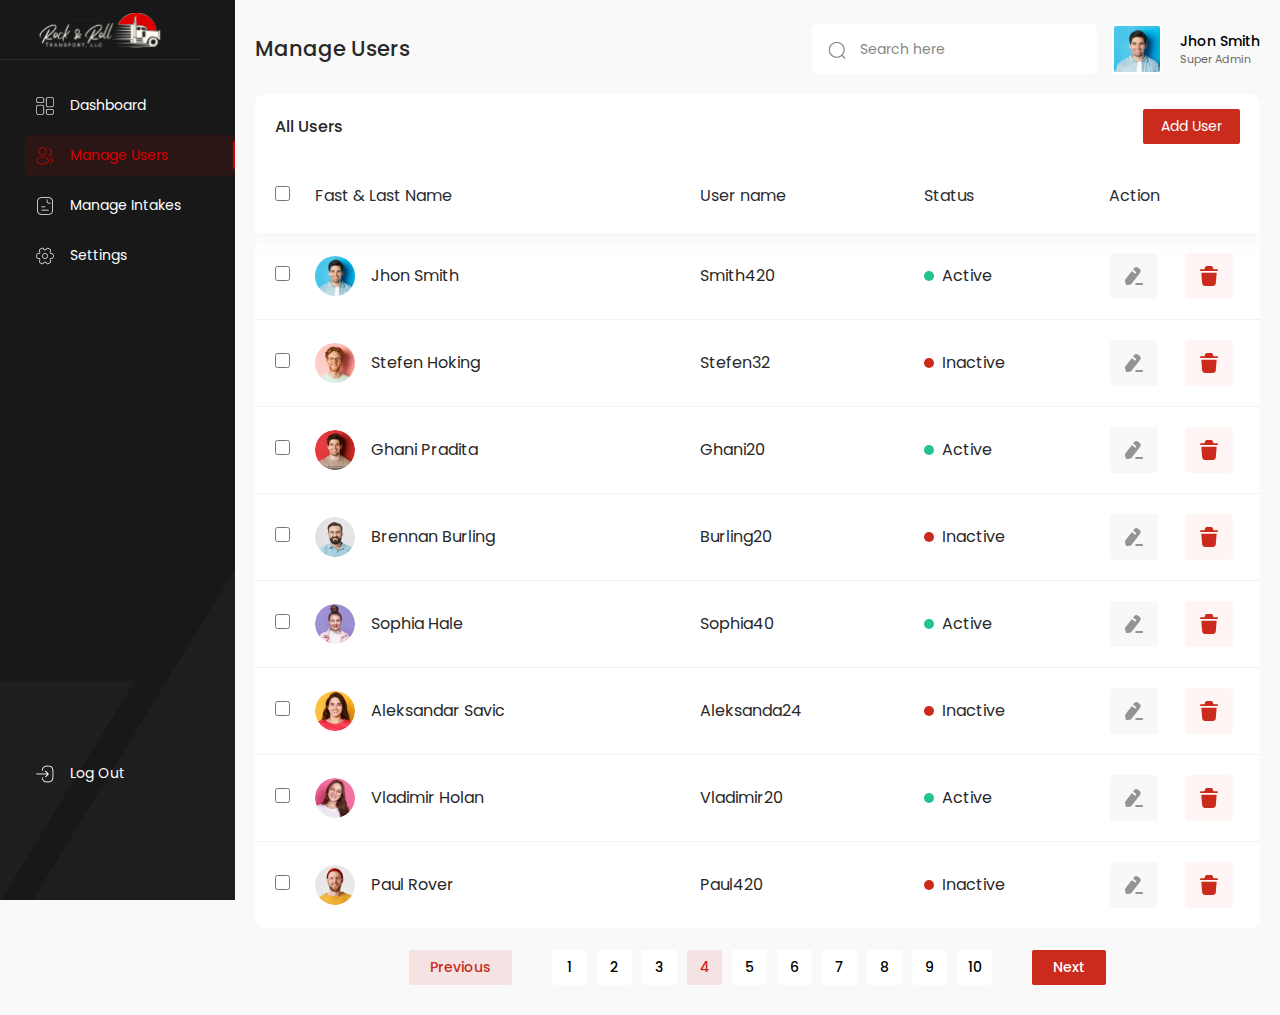
==== index.html @ bd4375c3 "all most done" ====
<!DOCTYPE html>
<html lang="en">

<head>
    <meta charset="UTF-8">
    <meta http-equiv="X-UA-Compatible" content="IE=edge">
    <meta name="viewport" content="width=device-width, initial-scale=1.0">
    <title>Rock & Rolls Transport Application</title>
    <link rel="shortcut icon" href="" type="image/x-icon">
    <!-- Google Fonts 'Poppins' -->
    <link href="https://fonts.googleapis.com/css2?family=Poppins:wght@400;500;700&display=swap" rel="stylesheet">
    <!-- Bootstrap v5.1.3 CSS -->
    <link rel="stylesheet" href="css/bootstrap.min.css">
    <!-- Owl Carousel v2.3.4 CSS -->
    <link rel="stylesheet" href="css/owl.carousel.min.css">
    <!-- Theme CSS -->
    <link rel="stylesheet" href="css/style.css">
</head>

<body>

    <section class="page-wrapper">

        <!-- page left side bar start from here -->
        <div class="side-bar">
            <div class="side-bar-content">
                <div class="site-logo">
                    <a href="index.html">
                        <img src="images/logo.svg" alt="Rock & Rolls Transport Application Logo"></a></div>

                <!-- left sidebar menu -->
                <div class="side-bar-menu">
                    <ul>

                        <!-- Dashboard Link -->
                        <li><a href="#"><span class="menu-icon"><img src="images/icon/dashboard.png"
                                        alt="Dashboard icon"></span>
                                <span class="menu-text">Dashboard</span></a></li>

                        <!-- Manage Users Link -->
                        <li><a href="index.html" class="active"><span class="menu-icon"><img src="images/icon/manage-users.png"
                                        alt="Manage Users icon"></span>
                                <span class="menu-text">Manage Users</span>
                                <span class="menu-arrow"></span></a></li>

                        <!-- Manage Intakes Link -->
                        <li><a href="manage-intakes.html"><span class="menu-icon"><img src="images/icon/manage-intakes.png"
                                        alt="Manage Intakes icon"></span>
                                <span class="menu-text">Manage Intakes</span>
                                <span class="menu-arrow"></span></a></li>

                        <!-- Settings Link -->
                        <li><a href="#"><span class="menu-icon"><img src="images/icon/setting.png" alt="Settings icon"></span>
                                <span class="menu-text">Settings</span></a></li>
                    </ul>
                </div>

                <!-- Log Out menu -->
                <div class="side-bar-menu side-bar-log">
                    <ul>
                        <li><a href="login.html"><span class="menu-icon"><img src="images/icon/logout.png" alt="Log Out icon"></span>
                                <span class="menu-text">Log Out</span></a></li>
                    </ul>
                </div>
            </div>
        </div>
        <!-- page left side bar end here -->

        <main class="page-area">
            <div class="container-fluid p-0">

                <!-- page header start from here -->
                <header>
                    <div class="row align-items-center">
                        <div class="col-md-6">
                            <h2 class="page-title m-0">Manage Users</h2>
                        </div>
                        <div class="col-md-6">
                            <div class="d-flex align-items-center justify-content-end">

                                <!-- search box -->
                                <div class="search-box">
                                    <form action="#">
                                        <label for="search"><img src="images/search-icon.svg" alt="search-icon"></label>
                                        <input id="search" name="search" type="text" placeholder="Search here">
                                    </form>
                                </div>

                                <!-- User (admin) profile summery  -->
                                <div class="user-summery">
                                    <div class="user-img"><img src="images/super-admin.png" alt=""></div>
                                    <div class="user-id">
                                        <h3>Jhon Smith</h3>
                                        <p>Super Admin</p>
                                    </div>
                                </div>
                            </div>
                        </div>
                    </div>
                </header>
                <!-- page header end here -->

                <!-- user data table sec  start from here -->
                <div class="ud-table-area">
                    <div class="ud-table-title">
                        <div class="row align-items-center">
                            <div class="col-md-6">
                                <h3 class="table-title">All Users</h3>
                            </div>
                            <div class="col-md-6 text-end">
                                <button class="btn-theme" type="button" data-bs-toggle="modal"
                                    data-bs-target="#modalAddUser">Add User</button>
                            </div>
                        </div>
                    </div>

                    <!-- Manage users table start from here -->
                    <div class="ud-table">
                        <table>
                            <thead>
                                <tr>
                                    <th><input type="checkbox" id="allCheck"></th>
                                    <th><label for="allCheck">Fast & Last Name</label></th>
                                    <th>User name</th>
                                    <th>Status</th>
                                    <th>Action</th>
                                </tr>
                            </thead>

                            <tbody>
                                <tr>
                                    <td><input type="checkbox" id="" name="row-check"></td>
                                    <td>
                                        <div class="user-short-info">
                                            <div class="td-user-img"><img src="images/super-admin.png" alt="Jhon Smith"></div>
                                            <div class="td-user-name">Jhon Smith</div>
                                        </div>
                                    </td>
                                    <td>Smith420</td>
                                    <td class="td-status"><span class="status-active"></span>Active</td>
                                    <td>
                                        <ul class="td-action-group">
                                            <li><button class="icon-edit" data-bs-toggle="modal" data-bs-target="#modalEditUser"><img src="images/icon/Edit.svg" alt="Edit icon"></button></li>
                                            <li><button class="icon-delete" data-bs-toggle="modal" data-bs-target="#modalDeleteConfirmation"><img src="images/icon/Delete.svg" alt="Delete icon"></button></li>
                                        </ul>
                                    </td>
                                </tr>
                                <tr>
                                    <td><input type="checkbox" id="" name="row-check"></td>
                                    <td>
                                        <div class="user-short-info">
                                            <div class="td-user-img"><img src="images/Stefen-Hoking.png" alt="Jhon Smith"></div>
                                            <div class="td-user-name">Stefen Hoking</div>
                                        </div>
                                    </td>
                                    <td>Stefen32</td>
                                    <td class="td-status"><span class="status-inactive"></span>Inactive</td>
                                    <td>
                                        <ul class="td-action-group">
                                            <li><button class="icon-edit" data-bs-toggle="modal" data-bs-target="#modalEditUser"><img src="images/icon/Edit.svg" alt="Edit icon"></button></li>
                                            <li><button class="icon-delete" data-bs-toggle="modal" data-bs-target="#modalDeleteConfirmation"><img src="images/icon/Delete.svg" alt="Delete icon"></button></li>
                                        </ul>
                                    </td>
                                </tr>
                                <tr>
                                    <td><input type="checkbox" id="" name="row-check"></td>
                                    <td>
                                        <div class="user-short-info">
                                            <div class="td-user-img"><img src="images/Ghani-Pradita.png" alt="Ghani Pradita"></div>
                                            <div class="td-user-name">Ghani Pradita</div>
                                        </div>
                                    </td>
                                    <td>Ghani20</td>
                                    <td class="td-status"><span class="status-active"></span>Active</td>
                                    <td>
                                        <ul class="td-action-group">
                                            <li><button class="icon-edit" data-bs-toggle="modal" data-bs-target="#modalEditUser"><img src="images/icon/Edit.svg" alt="Edit icon"></button></li>
                                            <li><button class="icon-delete" data-bs-toggle="modal" data-bs-target="#modalDeleteConfirmation"><img src="images/icon/Delete.svg" alt="Delete icon"></button></li>
                                        </ul>
                                    </td>
                                </tr>
                                <tr>
                                    <td><input type="checkbox" id="" name="row-check"></td>
                                    <td>
                                        <div class="user-short-info">
                                            <div class="td-user-img"><img src="images/Brennan-Burling.png" alt="Brennan Burling"></div>
                                            <div class="td-user-name">Brennan Burling</div>
                                        </div>
                                    </td>
                                    <td>Burling20</td>
                                    <td class="td-status"><span class="status-inactive"></span>Inactive</td>
                                    <td>
                                        <ul class="td-action-group">
                                            <li><button class="icon-edit" data-bs-toggle="modal" data-bs-target="#modalEditUser"><img src="images/icon/Edit.svg" alt="Edit icon"></button></li>
                                            <li><button class="icon-delete" data-bs-toggle="modal" data-bs-target="#modalDeleteConfirmation"><img src="images/icon/Delete.svg" alt="Delete icon"></button></li>
                                        </ul>
                                    </td>
                                </tr>
                                <tr>
                                    <td><input type="checkbox" id="" name="row-check"></td>
                                    <td>
                                        <div class="user-short-info">
                                            <div class="td-user-img"><img src="images/Sophia-Hale.png" alt="Sophia Hale"></div>
                                            <div class="td-user-name">Sophia Hale</div>
                                        </div>
                                    </td>
                                    <td>Sophia40</td>
                                    <td class="td-status"><span class="status-active"></span>Active</td>
                                    <td>
                                        <ul class="td-action-group">
                                            <li><button class="icon-edit" data-bs-toggle="modal" data-bs-target="#modalEditUser"><img src="images/icon/Edit.svg" alt="Edit icon"></button></li>
                                            <li><button class="icon-delete" data-bs-toggle="modal" data-bs-target="#modalDeleteConfirmation"><img src="images/icon/Delete.svg" alt="Delete icon"></button></li>
                                        </ul>
                                    </td>
                                </tr>
                                <tr>
                                    <td><input type="checkbox" id="" name="row-check"></td>
                                    <td>
                                        <div class="user-short-info">
                                            <div class="td-user-img"><img src="images/Aleksandar-Savic.png" alt="Aleksandar Savic"></div>
                                            <div class="td-user-name">Aleksandar Savic</div>
                                        </div>
                                    </td>
                                    <td>Aleksanda24</td>
                                    <td class="td-status"><span class="status-inactive"></span>Inactive</td>
                                    <td>
                                        <ul class="td-action-group">
                                            <li><button class="icon-edit" data-bs-toggle="modal" data-bs-target="#modalEditUser"><img src="images/icon/Edit.svg" alt="Edit icon"></button></li>
                                            <li><button class="icon-delete" data-bs-toggle="modal" data-bs-target="#modalDeleteConfirmation"><img src="images/icon/Delete.svg" alt="Delete icon"></button></li>
                                        </ul>
                                    </td>
                                </tr>
                                <tr>
                                    <td><input type="checkbox" id="" name="row-check"></td>
                                    <td>
                                        <div class="user-short-info">
                                            <div class="td-user-img"><img src="images/Vladimir-Holan.png" alt="Vladimir Holan"></div>
                                            <div class="td-user-name">Vladimir Holan</div>
                                        </div>
                                    </td>
                                    <td>Vladimir20</td>
                                    <td class="td-status"><span class="status-active"></span>Active</td>
                                    <td>
                                        <ul class="td-action-group">
                                            <li><button class="icon-edit" data-bs-toggle="modal" data-bs-target="#modalEditUser"><img src="images/icon/Edit.svg" alt="Edit icon"></button></li>
                                            <li><button class="icon-delete" data-bs-toggle="modal" data-bs-target="#modalDeleteConfirmation"><img src="images/icon/Delete.svg" alt="Delete icon"></button></li>
                                        </ul>
                                    </td>
                                </tr>
                                <tr>
                                    <td><input type="checkbox" id="" name="row-check"></td>
                                    <td>
                                        <div class="user-short-info">
                                            <div class="td-user-img"><img src="images/Paul-Rover.png" alt="Paul Rover"></div>
                                            <div class="td-user-name">Paul Rover</div>
                                        </div>
                                    </td>
                                    <td>Paul420</td>
                                    <td class="td-status"><span class="status-inactive"></span>Inactive</td>
                                    <td>
                                        <ul class="td-action-group">
                                            <li><button class="icon-edit" data-bs-toggle="modal" data-bs-target="#modalEditUser"><img src="images/icon/Edit.svg" alt="Edit icon"></button></li>
                                            <li><button class="icon-delete" data-bs-toggle="modal" data-bs-target="#modalDeleteConfirmation"><img src="images/icon/Delete.svg" alt="Delete icon"></button></li>
                                        </ul>
                                    </td>
                                </tr>
                            </tbody>
                        </table>
                    </div>
                </div>

                <!-- data tabe pagination -->
                <div class="dt-pagination">
                    <ul>
                        <li><a href="#">Previous</a></li>
                        <li><a href="#">1</a></li>
                        <li><a href="#">2</a></li>
                        <li><a href="#">3</a></li>
                        <li><a href="#" class="active">4</a></li>
                        <li><a href="#">5</a></li>
                        <li><a href="#">6</a></li>
                        <li><a href="#">7</a></li>
                        <li><a href="#">8</a></li>
                        <li><a href="#">9</a></li>
                        <li><a href="#">10</a></li>
                        <li><a href="#" class="active">Next</a></li>
                    </ul>
                </div>
                <!-- data tabe pagination end -->

                <!-- user data table sec end -->

            </div>
        </main>
    </section>



    <!-- Add User Modal #modalAddUser -->
    <div class="modal fade" id="modalAddUser" tabindex="-1" aria-labelledby="modalAddUserLabel" aria-hidden="true">
        <div class="modal-dialog modal-dialog-centered modal-dialog-scrollable theme-modal-area">
            <div class="modal-content theme-modal">
                <div class="modal-body">
                    <h3 class="modal-title">Add User</h3>
                    <form action="#">
                        <div class="field-group">
                            <div class="input-field">
                                <label for="fName">First Name</label>
                                <input id="fName" type="text" placeholder="Enter first name">
                            </div>
                            <div class="input-field">
                                <label for="lName">Last Name</label>
                                <input id="lName" type="text" placeholder="Enter last name">
                            </div>
                        </div>
                        <div class="input-field">
                            <label for="uName">User Name</label>
                            <input id="uName" type="text" placeholder="Enter user name">
                        </div>
                        <div class="input-field">
                            <label for="email">Email</label>
                            <input id="email" type="text" placeholder="Enter email address">
                        </div>
                        <div class="field-group">
                            <div class="input-field input-field-radio">
                                <p>Super User</p>
                                <label for="superUserYes"><input id="superUserYes" type="radio"
                                        name="superUser"><span>Yes</span></label>
                                <label for="superUserNo"><input id="superUserNo" type="radio"
                                        name="superUser"><span>No</span></label>
                            </div>
                            <div class="input-field input-field-radio">
                                <p>Status</p>
                                <label for="statusActive"><input id="statusActive" type="radio"
                                        name="status"><span>Active</span></label>
                                <label for="statusInactive"><input id="statusInactive" type="radio"
                                        name="status"><span>Inactive</span></label>
                            </div>
                        </div>
                        <button type="submit" style="margin-top: 27px;">Save</button>
                        <button type="button" data-bs-dismiss="modal">Cancel</button>
                    </form>
                </div>
            </div>
        </div>
    </div>

    <!-- Edit User Modal #modalEditUser -->
    <div class="modal fade" id="modalEditUser" tabindex="-1" aria-labelledby="modalEditUserLabel" aria-hidden="true">
        <div class="modal-dialog modal-dialog-centered modal-dialog-scrollable theme-modal-area">
            <div class="modal-content theme-modal">
                <div class="modal-body">
                    <h3 class="modal-title">Edit User</h3>
                    <form action="#">
                        <div class="field-group">
                            <div class="input-field">
                                <label for="fName">First Name</label>
                                <input id="fName" type="text" placeholder="Enter first name" value="Jhon">
                            </div>
                            <div class="input-field">
                                <label for="lName">Last Name</label>
                                <input id="lName" type="text" placeholder="Enter last name" value="Smith">
                            </div>
                        </div>
                        <div class="input-field">
                            <label for="uName">User Name</label>
                            <input id="uName" type="text" placeholder="Enter user name" value="JhonSmith143">
                        </div>
                        <div class="input-field">
                            <label for="email">Email</label>
                            <input id="email" type="text" placeholder="Enter email address" value="Example@gmail.com">
                        </div>
                        <div class="field-group">
                            <div class="input-field input-field-radio">
                                <p>Super User</p>
                                <label for="superUserYes"><input id="superUserYes" type="radio" name="superUser"
                                        checked><span>Yes</span></label>
                                <label for="superUserNo"><input id="superUserNo" type="radio"
                                        name="superUser"><span>No</span></label>
                            </div>
                            <div class="input-field input-field-radio">
                                <p>Status</p>
                                <label for="statusActive"><input id="statusActive" type="radio" name="status"
                                        checked><span>Active</span></label>
                                <label for="statusInactive"><input id="statusInactive" type="radio"
                                        name="status"><span>Inactive</span></label>
                            </div>
                        </div>
                        <button type="submit" style="margin-top: 27px;">Save</button>
                        <button type="button" data-bs-dismiss="modal">Cancel</button>
                    </form>
                </div>
            </div>
        </div>
    </div>

    <!-- Delete Confirmation Modal #modalDeleteConfirmation -->
    <div class="modal fade" id="modalDeleteConfirmation" tabindex="-1" aria-labelledby="modalDeleteConfirmationLabel"
        aria-hidden="true">
        <div class="modal-dialog modal-dialog-centered modal-dialog-scrollable alert-modal-area">
            <div class="modal-content alert-modal">
                <div class="modal-body">
                    <img src="images/icon/delete-bonfirmation.svg" alt="">
                    <p>User <b>Jons Be</b> will be deleted permanently. This action cannot be undone. Are you sure?</p>
                </div>
                <div class="alert-modal-footer">
                    <ul>
                        <li><a href="#" type="button" data-bs-dismiss="modal">No</a></li>
                        <li><a class="active" href="#" data-bs-toggle="modal"
                                data-bs-target="#modalSuccessfullyDeleted">Yes</a></li>
                    </ul>
                </div>
            </div>
        </div>
    </div>


    <!-- Successfully Deleted Modal #modalSuccessfullyDeleted -->
    <div class="modal fade" id="modalSuccessfullyDeleted" tabindex="-1" aria-labelledby="modalSuccessfullyDeletedLabel"
        aria-hidden="true">
        <div class="modal-dialog modal-dialog-centered modal-dialog-scrollable alert-modal-area">
            <div class="modal-content alert-modal">
                <div class="modal-body">
                    <img style="margin-bottom: 17px;" src="images/icon/successfully-deleted.svg" alt="">
                    <p>Successfully Deleted</p>
                </div>
                <div class="alert-modal-footer">
                    <ul>
                        <li><a class="active" href="#" type="button" data-bs-dismiss="modal">Yes</a></li>
                    </ul>
                </div>
            </div>
        </div>
    </div>



    <!-- script -->
    <script src="js/jquery-3.6.0.min.js"></script>
    <script src="js/bootstrap.min.js"></script>
    <script src="js/owl.carousel.min.js"></script>
    <script src="js/app.js"></script>
</body>

</html>
---- css/style.css ----
* {
    padding: 0;
    margin: 0;
    outline: 0;
    font-family: 'Poppins', sans-serif;
    scrollbar-width: thin;
    scrollbar-color: #878787 #ffffff;
}

:root {
    --color-primary: #CA2B1D;
    --color-white: #FFFFFF;
    --color-black: #000000;
    --bg-color-light: #F9F9F9;
    --bg-color-inactive: #ca2b1d1a;
    --bg-color-dark: #181818;
    --bg-color-sidebar-active: #db00001a;
    --bg-btn-theme-inactive: #CA2B1D1A;
    --text-color: #282828;
    --color-white-active: #DC0000;
    --table-border-color: #0000000d;

    /* status color var */
    --status-color-new: #66E5E5;
    --status-color-unpaid: #CA2B1D;
    --status-color-pending: #3498DB;
    --status-color-no-title: #8E44AD;
    --status-color-repair: #F1C40F;
    --status-color-repair-quote: #F59C26;
    --status-color-transit: #5D5FEF;
    --status-color-unreachable: #2C3E50;
    --status-color-complete: #0BAC78;

    /* status bg color var */
    --status-bg-color-new: #66E5E51A;
    --status-bg-color-unpaid: #ca2b1d1f;
    --status-bg-color-pending: #3498db1f;
    --status-bg-color-no-title: #8e44ad33;
    --status-bg-color-repair: #f1c40f33;
    --status-bg-color-repair-quote: #F59C261A;
    --status-bg-color-transit: #5D5FEF1A;
    --status-bg-color-unreachable: #2C3E501A;
    --status-bg-color-complete: #0BAC781A;
}

::placeholder {
    color: #878787;
    opacity: 1;
}

:-ms-input-placeholder {
    color: #878787;
}

::-ms-input-placeholder {
    color: #878787;
}

/* ===== Scrollbar CSS ===== */
*::-webkit-scrollbar {
    width: 15px;
    background: #ffffff;
    margin-top: 10px;
    margin-bottom: 10px;
}

*::-webkit-scrollbar-track {
    border-radius: 10px;
}

*::-webkit-scrollbar-thumb {
    background: #87878780;
    border-radius: 10px;
    transition: linear;
    border: 4px solid #ffffff;
}

*::-webkit-scrollbar-thumb:hover {
    background: #878787;
}

html,
body {
    background-color: var(--bg-color-light);
}

a {
    text-decoration: none;
    transition: linear .2s;
}

button {
    -webkit-touch-callout: none;
    -webkit-user-select: none;
    -khtml-user-select: none;
    -moz-user-select: none;
    -ms-user-select: none;
    user-select: none;
}

.btn-theme {
    font-weight: 400;
    font-size: 14px;
    line-height: 21px;
    color: var(--color-white);
    background-color: var(--color-primary);
    border-radius: 0;
    border: none;
    padding: 7px 18px;
    border-radius: 2px;
    -webkit-touch-callout: none;
    -webkit-user-select: none;
    -khtml-user-select: none;
    -moz-user-select: none;
    -ms-user-select: none;
    user-select: none;
}

.modal-backdrop {
    background-color: #000000d4;
}

.modal-backdrop.show {
    opacity: 1;
}

/*  */
.page-wrapper {
    display: flex;
    flex-wrap: nowrap;
    width: 100%;
}

.side-bar {
    width: 235px;
    background-image: url(../images/side-bar-bg.svg);
    background-repeat: no-repeat;
    background-position: bottom center;
    background-size: contain;
    background-color: var(--bg-color-dark);
    position: fixed;
    left: 0;
    top: 0;
    bottom: 0;
}

.page-area {
    padding: 24px 20px 30px 255px;
    width: 100%;
}


/* left sidebar css */
.side-bar-content {
    position: relative;
    height: 100%;
    overflow-y: auto;
}

.site-logo {
    padding-left: 36px;
    padding-top: 13px;
    padding-bottom: 12px;
    position: relative;
    margin-bottom: 25px;
}

.site-logo::before {
    content: "";
    position: absolute;
    width: 200px;
    height: 1px;
    bottom: 0;
    left: 0;
    opacity: 0.1;
    background-color: #fff;

}

.site-logo a {
    display: block;
    width: 128px;
}

.site-logo a img {
    width: 100%;
}


.side-bar-menu.side-bar-log {
    position: absolute;
    left: 0px;
    right: 0;
    bottom: 97px;
}

.side-bar-menu ul {
    padding: 0;
    margin: 0;
    list-style: none;
    padding-left: 25px;
}

.side-bar-menu ul li {
    margin-bottom: 10px;
    height: 40px;
}

.side-bar-menu ul li a {
    display: block;
    font-size: 14px;
    line-height: 21px;
    color: var(--color-white);
    padding: 10px;
    padding-right: 0;
    border-radius: 3px 0 0 3px;
    position: relative;
}

.side-bar-menu ul li a.active,
.side-bar-menu ul li a:hover {
    color: var(--color-white-active);
    background-color: var(--bg-color-sidebar-active);
}

.side-bar-menu ul li a.active::before {
    content: "";
    position: absolute;
    width: 2px;
    height: 28px;
    background-color: var(--color-white-active);
    border-radius: 3px 0 0 3px;
    right: 0;
    top: 50%;
    transform: translate(0, -50%);
}

.side-bar-menu ul li a span.menu-icon {
    margin-right: 11px;
}

.side-bar-menu ul li a span.menu-icon img {
    filter: saturate(0) brightness(10000%);
    transition: linear .2s;
}

.side-bar-menu ul li a.active span.menu-icon img,
.side-bar-menu ul li a:hover span.menu-icon img {
    filter: none;
    transition: linear .2s;
}

.side-bar-menu ul li a span.menu-arrow {
    position: absolute;
    right: 30px;
    top: 50%;
    transform: translate(0, -50%);
}

.side-bar-menu ul li a span.menu-arrow img {
    stroke: var(--color-white);
}


/* page area css */
/* page header css */


.page-area header {
    margin-bottom: 20px;
}

.page-title {
    font-weight: 500;
    font-size: 21px;
    line-height: 36px;
    color: var(--text-color);
}

.search-box form {
    position: relative;
}

.search-box form label {
    position: absolute;
    width: 18px;
    left: 16px;
    top: 50%;
    transform: translate(0, -50%)
}

.search-box form label img {
    -webkit-touch-callout: none;
    -webkit-user-select: none;
    -khtml-user-select: none;
    -moz-user-select: none;
    -ms-user-select: none;
    user-select: none;
}

.search-box form input {
    width: 285px;
    height: 50px;
    border-radius: 6px;
    background-color: var(--color-white);
    color: var(--text-color);
    font-size: 14px;
    line-height: 16px;
    font-weight: 400;
    border: none;
    padding: 15px;
    padding-left: 48px;
}

.page-area header .user-summery {
    display: flex;
    flex-wrap: nowrap;
    align-items: center;
    padding-left: 15px;
}

.page-area header .user-summery .user-img img {
    border: 2px solid var(--color-white);
    border-radius: 4px;
    width: 50px;
}

.page-area header .user-summery .user-id {
    padding-left: 18px;
}

.page-area header .user-summery .user-id h3 {
    font-weight: 500;
    font-size: 14px;
    line-height: 16px;
    color: var(--color-black);
    margin-bottom: 5px;
}

.page-area header .user-summery .user-id p {
    font-weight: 400;
    font-size: 11px;
    line-height: 11px;
    color: #6C6865;
    margin: 0;
}

/* user data table sec css */
.ud-table-title {
    padding: 15px 20px;
}

.ud-table-area {
    background-color: var(--color-white);
    border-radius: 10px;
    margin-bottom: 22px;
}

h3.table-title {
    font-weight: 500;
    font-size: 16px;
    line-height: 22px;
    color: var(--text-color);
    margin-bottom: 0;
}

.ud-table table {
    width: 100%;
    border-radius: 10px;
    overflow: hidden;
}

.ud-table table thead {
    background: var(--color-white);
    box-shadow: 0px 10px 14px #afc1cb1f;
    position: relative;
    z-index: 1;
}

.ud-table table thead tr th {
    font-weight: 400;
    font-size: 16px;
    line-height: 24px;
    color: #292D32;
    padding: 25px 10px;
}

.ud-table table thead tr th input[type=checkbox] {
    width: 15px;
    height: 15px;
}

.ud-table table thead tr th:first-child {
    padding-left: 20px;
    width: 50px;
}

.ud-table table thead tr th:last-child {
    padding-right: 20px;
    width: 161px;
}

.ud-table table tbody tr {
    border-bottom: 1px solid #0000000d;
    background-color: var(--color-white);
    transition: linear .2s;
}

.ud-table table tbody tr:hover {
    background-color: #FBFBFB;
}

.ud-table table tbody tr:last-child {
    border: none;
}

.ud-table table tbody tr td {
    padding: 20px 10px;
    font-weight: 400;
    font-size: 16px;
    line-height: 24px;
    color: var(--text-color);
}

.ud-table table tbody tr td input[type=checkbox] {
    width: 15px;
    height: 15px;
}

.ud-table table tbody tr td:first-child {
    padding-left: 20px;
}

.ud-table table tbody tr td:last-child {
    padding-right: 27px;
}

.user-short-info {
    display: flex;
    flex-wrap: nowrap;
    align-items: center;
}

.user-short-info .td-user-img {
    width: 40px;
    margin-right: 16px;
}

.user-short-info .td-user-img img {
    width: 100%;
    border-radius: 30px;
}

.td-action-group {
    margin: 0;
    padding: 0;
    text-align: right;
    list-style: none;
}

.td-action-group li {
    display: inline-flex;
    margin-left: 23px;
}

.td-action-group li:first-child {
    margin-left: 0;
}

.td-action-group li button {
    border-radius: 4px;
    width: 48px;
    height: 46px;
    border: none;
}

.td-action-group li button.icon-edit {
    background: #bdbdbd1a;
    transition: linear .2s;
}

.td-action-group li button.icon-edit:hover {
    background: #949494;
    transition: linear .2s;
}

.td-action-group li button.icon-edit:hover * {
    filter: brightness(2);
    transition: linear .2s;
}

.td-action-group li button.icon-delete {
    background: #FFF5F4;
}

.td-action-group li button.icon-delete:hover {
    background-color: var(--color-primary);
}

.td-action-group li button.icon-delete:hover img {
    filter: brightness(20);
    transition: linear .2s
}

.td-action-group li button img {
    width: 24px;
}

.td-status span {
    border-radius: 6px;
    height: 10px;
    width: 10px;
    display: inline-block;
    margin-right: 8px;
}

.td-status span.status-active {
    background-color: #22C38F;
}

.td-status span.status-inactive {
    background-color: var(--color-primary);
}

/* data tabe pagination css */
.dt-pagination {
    margin: auto;
    text-align: center;
    width: 100%;
}

.dt-pagination ul {
    margin: 0;
    padding: 0;
    list-style: none;
    display: flex;
    flex-wrap: nowrap;
    justify-content: center;
}

.dt-pagination ul li {
    min-height: 35px;
    min-width: 35px;
    margin: 0 5px;
}

.dt-pagination ul li a {
    display: block;
    width: 100%;
    background: var(--color-white);
    border-radius: 2px;
    font-size: 14px;
    line-height: 35px;
    font-weight: 500;
    text-align: center;
    color: var(--color-black);
}

.dt-pagination ul li a:hover,
.dt-pagination ul li a.active {
    color: var(--color-primary);
    background-color: var(--bg-color-inactive);
}

.dt-pagination ul li:first-child a,
.dt-pagination ul li:last-child a {
    color: var(--color-primary);
    background-color: var(--bg-color-inactive);
    padding: 0 21px;
}

.dt-pagination ul li:first-child a:hover,
.dt-pagination ul li:last-child a:hover {
    color: var(--color-white);
    background-color: var(--color-primary);
}

.dt-pagination ul li:first-child a.active,
.dt-pagination ul li:last-child a.active {
    background-color: var(--color-primary);
    color: var(--color-white);
}

.dt-pagination ul li:first-child {
    margin-left: 0;
    margin-right: 35px;
}

.dt-pagination ul li:last-child {
    margin-left: 35px;
    margin-right: 0;
}

.td-status-intakes span {
    width: 90px;
    padding: 5px;
    box-sizing: border-box;
    border-radius: 2px;
    font-weight: 400;
    font-size: 14px;
    line-height: 21px;
    text-align: center;
    display: inline-block;
}

.td-status-intakes span.status-new {
    color: var(--status-color-new);
    background-color: var(--status-bg-color-new);
}

.td-status-intakes span.status-pending {
    color: var(--status-color-pending);
    background-color: var(--status-bg-color-pending);
}

.td-status-intakes span.status-repair {
    color: var(--status-color-repair);
    background-color: var(--status-bg-color-repair);
}

.td-status-intakes span.status-transit {
    color: var(--status-color-transit);
    background-color: var(--status-bg-color-transit);
}

.td-status-intakes span.status-complete {
    color: var(--status-color-complete);
    background-color: var(--status-bg-color-complete);
}

.td-status-intakes span.status-unpaid {
    color: var(--status-color-unpaid);
    background-color: var(--status-bg-color-unpaid);
}

.td-status-intakes span.status-no-title {
    color: var(--status-color-no-title);
    background-color: var(--status-bg-color-no-title);
}

.td-status-intakes span.status-repair-quote {
    color: var(--status-color-repair-quote);
    background-color: var(--status-bg-color-repair-quote);
    width: auto;
}

.td-status-intakes span.status-unreachable {
    color: var(--status-color-unreachable);
    background-color: var(--status-bg-color-unreachable);
    width: auto;
}



/* theme modal css */
.theme-modal-area {
    max-width: 450px;
}

.theme-modal {
    border: none;
    border-radius: 10px;
}

.theme-modal .modal-body {
    padding: 25px 20px 18px 20px;
}

.theme-modal .modal-body h3.modal-title {
    font-weight: 500;
    font-size: 18px;
    line-height: 27px;
    color: var(--color-black);
    margin-bottom: 26px;
}

.field-group {
    display: grid;
    column-gap: 2.5%;
    grid-template-columns: 48.57% 48.57%;
}

.input-field {
    margin-bottom: 20px;
}

.input-field label {
    font-weight: 400;
    font-size: 12px;
    line-height: 15px;
    margin-bottom: 8px;
    color: #000000b3;
}

.input-field input[type=text] {
    background: var(--color-white);
    border: 1px solid #00000026;
    box-sizing: border-box;
    border-radius: 5px;
    padding: 15px 18px;
    font-weight: 400;
    font-size: 14px;
    line-height: 21px;
    color: var(--color-black);
    width: 100%;
}

.input-field p {
    font-weight: 500;
    font-size: 14px;
    line-height: 21px;
    color: var(--color-black);
    margin-bottom: 12px;
}

.input-field-radio label {
    margin-right: 20px;
}

.input-field-radio label input[type=radio]::after {
    content: "";
    width: 19px;
    height: 19px;
    background: var(--color-white);
    border: 1px solid var(--color-primary);
    box-sizing: border-box;
    display: block;
    border-radius: 10px;
    position: relative;
    top: -2px;
    transition: linear .2s;
}

.input-field-radio label input[type=radio]:checked::after {
    content: "";
    width: 18px;
    height: 18px;
    background: var(--color-primary);
    border: 4px solid var(--color-white);
    box-shadow: 0 0 0 1px var(--color-primary);
    box-sizing: border-box;
    display: block;
    border-radius: 10px;
    position: relative;
    top: -2px;
    transition: linear .2s;
}

.input-field-radio label span {
    font-weight: 400;
    font-size: 14px;
    line-height: 15px;
    color: #000000b3;
    margin-left: 14px;
    position: relative;
    top: 0px;
}

.modal-body form button,
.modal-body form a {
    text-align: center;
    border: none;
    border-radius: 5px;
    font-weight: 500;
    font-size: 16px;
    line-height: 24px;
    color: var(--color-white);
    padding: 13px;
    background-color: var(--color-primary);
    display: block;
    width: 100%;
    margin-bottom: 15px;
}

.modal-body form button:last-child,
.modal-body form a:last-child {
    margin-bottom: 0;
    background-color: var(--bg-btn-theme-inactive);
    color: var(--color-primary);
}

.alert-modal-area {
    width: 331px;
}

.alert-modal-area .alert-modal {
    border-radius: 20px;
    border: none;
    text-align: center;
}

.alert-modal .modal-body {
    padding: 20px;
    padding-bottom: 26px;
}

.alert-modal .modal-body img {
    margin-bottom: 13px;
    width: 79px;
}

.alert-modal .modal-body p {
    font-weight: 400;
    font-size: 14px;
    line-height: 21px;
    text-align: center;
    color: #292d32b3;
    margin: 0;
}

.alert-modal-footer {
    border-top: 1px solid rgba(0, 0, 0, 0.03);
    padding: 26px 0;
}

.alert-modal-footer ul {
    margin: 0;
    padding: 0;
    list-style: none;
}

.alert-modal-footer ul li {
    display: inline-block;
    width: 68px;
    text-align: center;
    margin-right: 8px;
}

.alert-modal-footer ul li:last-child {
    margin-right: 0;
}

.alert-modal-footer ul li a,
.alert-modal-footer ul li button {
    border: 1px solid #00000033;
    box-sizing: border-box;
    border-radius: 6px;
    font-size: 16px;
    font-weight: 400;
    color: #CCCCCC;
    line-height: 22px;
    padding: 8px;
    display: block;
}

.alert-modal-footer ul li a.active,
.alert-modal-footer ul li button.active {
    border-color: var(--color-primary);
    background-color: var(--color-primary);
    color: var(--color-white);
}

/* Driver Details Modal CSS */
.driver-details-modal-area {
    max-width: 624px;
}

.driver-details-modal {
    border: none;
    border-radius: 10px;
}

.driver-details-modal .modal-header {
    padding: 17px 30px 13px;
    position: relative;
    border-bottom: 1px solid #0000001A;
    justify-content: flex-start;
}

.driver-details-modal h3.modal-title {
    font-weight: 500;
    font-size: 18px;
    line-height: 27px;
    color: var(--color-black);
}

.driver-details-modal .td-status-intakes {
    margin-left: 20px;
}

.driver-details-modal .modal-header button {
    position: absolute;
    right: 6px;
    height: 40px;
    width: 40px;
    top: 50%;
    transform: translate(0, -50%);
    border: none;
    border-radius: 25px;
    background-color: #ca2b1d1f;
}

.driver-details-modal .modal-header button svg {
    fill: var(--color-primary);
}

.driver-details-modal .modal-body {
    padding: 15px 30px 7px;
}

.driver-details-modal .modal-body h4.modal-sec-title {
    font-weight: 500;
    font-size: 14px;
    line-height: 21px;
    margin-bottom: 22px;
}

.driver-details-modal .modal-body .modal-sec {
    background: #F8F8F8;
    border-radius: 10px;
    margin-bottom: 26px;
    padding: 25px 20px;
    box-sizing: border-box;
}


.driver-details-modal .modal-body .modal-sec .modal-sec-grid {
    display: grid;
    grid-template-columns: 48% 48%;
    grid-column-gap: 4%;
    grid-row-gap: 15px;
}

.driver-details-modal .modal-body .modal-sec .modal-sec-grid .col-grid {
    background: var(--color-white);
    border-radius: 5px;
    transition: linear .2s;
}

.driver-details-modal .modal-body .modal-sec .modal-sec-grid .col-grid:hover {
    background-color: #FFFFFF80;
}

.driver-details-modal .modal-body .driver-profile {
    display: flex;
    align-items: center;
    padding: 19px 15px;
}

.driver-details-modal .modal-body .driver-profile .driver-profile-pic {
    margin-right: 16px;
}

.driver-details-modal .modal-body .driver-profile .driver-profile-pic img {
    width: 65px;
    border-radius: 50%;
}

.driver-details-modal .modal-body .driver-profile .driver-profile-summery h4 {
    font-weight: 600;
    font-size: 16px;
    line-height: 24px;
    margin-bottom: 12px;
    color: var(--color-black);
    opacity: .7;
}

.driver-details-modal .modal-body .driver-profile .driver-profile-summery p {
    margin: 0;
    font-weight: 400;
    font-size: 12px;
    line-height: 12px;
    color: var(--color-black);
    opacity: .7;
}

.driver-details-modal .modal-body .driver-contact {
    list-style: none;
    margin: 0;
    padding: 17px 19px;
    display: flex;
    flex-wrap: nowrap;
    flex-direction: column;
    height: 100%;
    justify-content: space-between;
}

.driver-details-modal .modal-body .driver-contact li a img {
    width: 20px;
    margin-right: 20px;
}

.driver-details-modal .modal-body .driver-contact li a span {
    font-weight: 400;
    font-size: 12px;
    line-height: 150%;
    color: #292D32;
    opacity: .7;
}

.driver-details-modal .modal-body .customer-card {
    display: flex;
    align-items: center;
    padding: 17px 18px;
    position: relative;
    overflow: hidden;
}

.driver-details-modal .modal-body .customer-card img {
    width: 20px;
    margin-right: 17px;
}

.driver-details-modal .modal-body .customer-card span {
    font-weight: 400;
    font-size: 12px;
    line-height: 150%;
    color: #292D32;
    opacity: .7;
}


.driver-details-modal .modal-body .modal-sec.modal-sec-notes .modal-sec-grid {
    display: block;
}

.driver-details-modal .modal-body .modal-sec.modal-sec-notes .modal-sec-grid .col-grid {
    border-radius: 8px;
}

.driver-details-modal .modal-body .modal-sec.modal-sec-notes .text {
    font-weight: 400;
    font-size: 14px;
    line-height: 26px;
    color: #292D32;
    opacity: 0.7;
    padding: 7px 15px 17px;
    margin: 0;
    width: 100%;
    border: none;
    border-radius: 8px;
}

.driver-details-modal .modal-body hr {
    width: 100%;
    margin: 0;
    margin-bottom: 18px;
    color: #E6E6E6;
    opacity: 1;
}

.driver-details-modal .modal-body .modal-sec.modal-sec-vehicle {
    padding: 18px 15px;
}

.driver-details-modal .modal-body .modal-sec.modal-sec-vehicle .modal-sec-grid {
    grid-template-columns: 49% 49%;
    grid-column-gap: 2%;
    grid-row-gap: 10px;
}

.driver-details-modal .modal-body .modal-sec.modal-sec-vehicle .modal-sec-grid .col-grid .customer-card img {
    width: 16px;
    margin-right: 14px;
}

.driver-details-modal .modal-body .modal-sec.modal-sec-vehicle span.vehicle-status {
    position: absolute;
    right: 0;
    top: 0;
    border-radius: 0px 5px;
    font-weight: 400;
    font-size: 10px;
    line-height: 15px;
    padding: 4px 14px;
    opacity: 1;
}

.driver-details-modal .modal-body .modal-sec.modal-sec-vehicle span.vehicle-status::before {
    content: "";
    height: 8px;
    width: 8px;
    border-radius: 5px;
    display: inline-block;
    margin-right: 4px;
}

.driver-details-modal .modal-body .modal-sec.modal-sec-vehicle span.status-unpaid {
    color: var(--status-color-unpaid);
    background-color: var(--status-bg-color-unpaid);
}

.driver-details-modal .modal-body .modal-sec.modal-sec-vehicle span.status-unpaid::before {
    background-color: var(--status-color-unpaid);
}

.driver-details-modal .modal-body .modal-sec.modal-sec-vehicle span.status-no-title {
    color: var(--status-color-no-title);
    background-color: var(--status-bg-color-no-title);
}

.driver-details-modal .modal-body .modal-sec.modal-sec-vehicle span.status-no-title::before {
    background-color: var(--status-color-no-title);
}

.driver-details-modal .modal-body .modal-sec.modal-sec-vehicle span.status-pending {
    color: var(--status-color-pending);
    background-color: var(--status-bg-color-pending);
}

.driver-details-modal .modal-body .modal-sec.modal-sec-vehicle span.status-pending::before {
    background-color: var(--status-color-pending);
}

.driver-details-modal .modal-body .modal-sec.modal-sec-vehicle span.status-repair {
    color: var(--status-color-repair);
    background-color: var(--status-bg-color-repair);
}

.driver-details-modal .modal-body .modal-sec.modal-sec-vehicle span.status-repair::before {
    background-color: var(--status-color-repair);
}

.driver-details-modal .status-list {
    list-style: none;
    padding: 0;
    margin: 0;
    display: grid;
    grid-template-columns: auto auto auto auto;
    grid-row-gap: 12px;
}

.driver-details-modal .status-list li label input[type=radio]::after {
    content: "";
    width: 16px;
    height: 16px;
    background: #F8F8F8;
    border: 1px solid #969696;
    box-sizing: border-box;
    display: block;
    border-radius: 10px;
    position: relative;
    top: -2px;
    transition: linear .2s;
}

.driver-details-modal .status-list li label input[type=radio]:checked::after {
    content: "";
    width: 15px;
    height: 15px;
    background: var(--color-primary);
    border: 4px solid var(--color-white);
    box-shadow: 0 0 0 1px var(--color-primary);
    box-sizing: border-box;
    display: block;
    border-radius: 10px;
    position: relative;
    top: -2px;
    transition: linear .2s;
}

.driver-details-modal .status-list li label .staus-complete[type=radio]:checked::after {
    background: var(--status-color-complete);
    box-shadow: 0 0 0 1px var(--status-color-complete);
}

.driver-details-modal .status-list li label .staus-unpaid[type=radio]:checked::after {
    background: var(--status-color-unpaid);
    box-shadow: 0 0 0 1px var(--status-color-unpaid);
}

.driver-details-modal .status-list li label .staus-no-title[type=radio]:checked::after {
    background: var(--status-color-no-title);
    box-shadow: 0 0 0 1px var(--status-color-no-title);
}

.driver-details-modal .status-list li label .staus-pending[type=radio]:checked::after {
    background: var(--status-color-pending);
    box-shadow: 0 0 0 1px var(--status-color-pending);
}

.driver-details-modal .status-list li label .staus-repair[type=radio]:checked::after {
    background: var(--status-color-repair);
    box-shadow: 0 0 0 1px var(--status-color-repair);
}

.driver-details-modal .status-list li label .staus-repair-quote[type=radio]:checked::after {
    background: var(--status-color-repair-quote);
    box-shadow: 0 0 0 1px var(--status-color-repair-quote);
}

.driver-details-modal .status-list li label .staus-transit[type=radio]:checked::after {
    background: var(--status-color-transit);
    box-shadow: 0 0 0 1px var(--status-color-transit);
}

.driver-details-modal .status-list li label .staus-unreachable[type=radio]:checked::after {
    background: var(--status-color-unreachable);
    box-shadow: 0 0 0 1px var(--status-color-unreachable);
}

.driver-details-modal .status-list li label span {
    font-weight: 400;
    font-size: 12px;
    line-height: 18px;
    color: #858585;
    margin-left: 9px;
    position: relative;
    top: -2px;
}

.driver-details-modal .status-list li label input[type=radio]:checked+span {
    color: var(--color-primary);
}

.driver-details-modal .status-list li label .staus-complete[type=radio]:checked+span {
    color: var(--status-color-complete);
}

.driver-details-modal .status-list li label .staus-unpaid[type=radio]:checked+span {
    color: var(--status-color-unpaid);
}

.driver-details-modal .status-list li label .staus-no-title[type=radio]:checked+span {
    color: var(--status-color-no-title);
}

.driver-details-modal .status-list li label .staus-pending[type=radio]:checked+span {
    color: var(--status-color-pending);
}

.driver-details-modal .status-list li label .staus-repair[type=radio]:checked+span {
    color: var(--status-color-repair);
}

.driver-details-modal .status-list li label .staus-repair-quote[type=radio]:checked+span {
    color: var(--status-color-repair-quote);
}

.driver-details-modal .status-list li label .staus-transit[type=radio]:checked+span {
    color: var(--status-color-transit);
}

.driver-details-modal .status-list li label .staus-unreachable[type=radio]:checked+span {
    color: var(--status-color-unreachable);
}

.driver-details-edit .modal-sec-grid {
    grid-template-columns: 49.1% 49.1% !important;
    grid-gap: 1.8% !important;
}

.driver-details-edit .col-grid {
    background: transparent !important;
}

.driver-details-edit .modal-input-field {
    margin-bottom: 10px;
    position: relative;
}

.driver-details-edit .modal-input-field:last-of-type {
    margin-bottom: 0;
}

.driver-details-edit .modal-input-field label {
    display: block;
    width: 100%;
}

.driver-details-edit .modal-input-field label img {
    width: 15px;
    position: absolute;
    top: 50%;
    left: 10px;
    transform: translate(0, -50%);
}

.driver-details-edit .modal-input-field label input {
    width: 100%;
    font-size: 12px;
    font-weight: 400;
    line-height: 15px;
    padding: 11px;
    padding-left: 36px;
    border: 1px solid #00000026;
    box-sizing: border-box;
    border-radius: 5px;
    color: #000000b3;
}

ul.edit-modal-btngroup {
    padding: 0;
    margin-bottom: 31px;
    list-style: none;
    display: grid;
    grid-template-columns: 48.35% 48.35%;
    grid-column-gap: 3.24%;
}

ul.edit-modal-btngroup li button.active,
ul.edit-modal-btngroup li a.active {
    color: var(--color-white);
    background-color: var(--color-primary);
}

/* Edit car details modal CSS */
.car-details-modal-area {
    width: 424px;
    min-height: auto;
    max-height: calc(100% - 130px);
    bottom: -60px;
}

.car-details-modal {
    border-radius: 26px;
    overflow: unset !important;
}

.car-details-modal .modal-header {
    padding: 0;
    height: 65px;
    box-sizing: border-box;
    position: relative;
    overflow: unset;
    border: none;
}

.car-details-modal .modal-header .modal-logo {
    width: 220px;
    position: absolute;
    left: 50%;
    transform: translate(-50%, 0);
    padding-bottom: 30px;
    background-color: var(--color-white);
    border-radius: 50%;
    padding-top: 20px;
    text-align: center;
    bottom: -84px;
    height: 220px;
}

.car-details-modal .modal-header .modal-logo::before {
    content: "";
    position: absolute;
    height: 100px;
    width: 50px;
    background-color: var(--color-white);
    border-radius: 26%;
    left: 0;
    transform: rotate(50deg);
}

.car-details-modal .modal-header .modal-logo::after {
    content: "";
    position: absolute;
    height: 100px;
    width: 50px;
    background-color: var(--color-white);
    border-radius: 26%;
    right: 0;
    transform: rotate(-50deg);
}

.car-details-modal .modal-header .modal-logo img {
    width: 104px;
}

.car-details-modal .modal-body {
    overflow: hidden;
    padding: 25px;
    padding-right: 10px;
}

.accordion.accordion-flush {
    overflow-x: hidden;
    max-height: 550px;
    padding-right: 15px;
}

.accordion.accordion-flush .accordion-item {
    background-color: transparent;
    border: none;
    margin-bottom: 19px;
}

.accordion.accordion-flush .accordion-item:last-of-type {
    margin-bottom: 0;
}

.accordion.accordion-flush .accordion-item .accordion-header .accordion-button {
    padding: 0;
    border: 0;
    background-color: transparent;
    outline: none;
    box-shadow: none;
}

.accordion.accordion-flush .accordion-item .accordion-header .accordion-button::after {
    display: none;
}

.accordion.accordion-flush .accordion-item .accordion-header .accordion-button .icon {
    height: 30px;
    width: 31px;
    border-radius: 20px;
    font-weight: 500;
    font-size: 10px;
    line-height: 13px;
    color: #CA2B1D;
    background-color: #CA2B1D1A;
    padding: 9px;
    box-sizing: border-box;
    margin-right: 12px;
    position: relative;
}

.accordion.accordion-flush .accordion-item .accordion-header .accordion-button .icon::before {
    content: "";
    background-image: url(../images/ba-line.svg);
    background-repeat: no-repeat;
    background-position: center center;
    background-size: contain;
    height: 26px;
    width: 1px;
    display: block;
    position: absolute;
    left: 50%;
    transform: translate(-50%, 0);
    top: 31px;
    opacity: .5;
}


.accordion.accordion-flush .accordion-item .accordion-header .accordion-button .icon::after {
    content: "";
    background-image: url(../images/ba-line.svg);
    background-repeat: no-repeat;
    background-position: center center;
    background-size: contain;
    height: 26px;
    width: 1px;
    display: block;
    position: absolute;
    left: 50%;
    transform: translate(-50%, 0);
    bottom: 31px;
    opacity: .5;
}

.accordion.accordion-flush .accordion-item:last-of-type .accordion-header .accordion-button .icon::before,
.accordion.accordion-flush .accordion-item:first-of-type .accordion-header .accordion-button .icon::after {
    display: none;
}

.accordion.accordion-flush .accordion-item .accordion-header .accordion-button.collapsed .title {
    width: 100%;
    height: 40px;
    background-color: #F8F8F8;
    border-radius: 5px;
    color: var(--color-black);
    font-weight: 500;
    font-size: 14px;
    line-height: 21px;
    padding: 10px 15px;
}


.accordion.accordion-flush .accordion-item .accordion-header .accordion-button .title {
    font-weight: 500;
    font-size: 16px;
    line-height: 150%;
    color: var(--color-black);
    transition: linear .2s;
    background-color: transparent;
}

.accordion.accordion-flush .accordion-body {
    padding: 20px 15px;
    background: #F8F8F8;
    border-radius: 13px;
    margin-top: 20px;
    position: relative;
    z-index: 10;
}

.accordion-grid {
    display: grid;
    grid-template-columns: 48.8% 48.8%;
    grid-row-gap: 11px;
    grid-column-gap: 2.4%;
}

.accordion-grid .col-grid {
    background-color: #FFFFFF;
    border-radius: 5px;
}

.accordion-grid.accordion-grid-100 {
    grid-template-columns: 100%;
}

.accordion-grid .col-grid .modal-input-field {
    position: relative;
}

.accordion-grid .col-grid .modal-input-field label {
    width: 100%;
}

.accordion-grid .col-grid .modal-input-field label img {
    position: absolute;
    width: 17px;
    left: 11px;
    top: 50%;
    transform: translate(0, -50%);
}

.accordion-grid .col-grid .modal-input-field label input[type=text] {
    width: 100%;
    font-weight: 400;
    font-size: 12px;
    line-height: 12px;
    color: #000000b3;
    border: none;
    padding: 12px 15px;
    padding-left: 39px;
    background-color: transparent;
}

.accordion-grid .col-grid .modal-input-field.modal-input-field-select select {
    position: absolute;
    right: 7px;
    top: 50%;
    transform: translate(0, -50%);
    border: none;
    background-color: #c4c4c433;
    border-radius: 2px;
    font-size: 13px;
    color: var(--color-black);
    width: 50px;
    text-align: center;
    height: 25px;
}

.accordion-grid .col-grid .modal-input-field.checkbox-btn label input[type=checkbox] {
    position: absolute;
    right: 7px;
    top: 50%;
    transform: translate(0, -50%);
}

.accordion-grid .col-grid .modal-input-field.checkbox-btn label input[type=checkbox]::after {
    content: "No";
    height: 23px;
    width: 35px;
    background: #CA2B1D;
    border: 1px solid #F3F3F3;
    border-radius: 2px;
    font-weight: 400;
    font-size: 10px;
    line-height: 15px;
    color: var(--color-white);
    position: absolute;
    right: 0;
    top: 50%;
    transform: translate(0, -50%);
    padding: 3px 9px;
}

.accordion-grid .col-grid .modal-input-field.checkbox-btn label input[type=checkbox]::before {
    content: "Yes";
    border-radius: 2px;
    height: 23px;
    width: 35px;
    border-radius: 2px;
    font-weight: 400;
    font-size: 10px;
    line-height: 15px;
    color: #00000080;
    background: #F3F3F3;
    position: absolute;
    right: 35px;
    top: 50%;
    transform: translate(0, -50%);
    padding: 3px 7px;
}

.accordion-grid .col-grid .modal-input-field.checkbox-btn label input[type=checkbox]:checked::after {
    content: "No";
    border-radius: 2px;
    color: #00000080;
    background: #F3F3F3;
    padding: 3px 9px;
}

.accordion-grid .col-grid .modal-input-field.checkbox-btn label input[type=checkbox]:checked::before {
    content: "Yes";
    background: #CA2B1D;
    border: 1px solid #F3F3F3;
    border-radius: 2px;
    color: var(--color-white);
    padding: 3px 7px;
}

.accordion-grid .col-grid .modal-input-field label span {
    width: 100%;
    font-weight: 400;
    font-size: 12px;
    line-height: 18px;
    color: #000000b3;
    border: none;
    padding: 12px 15px;
    padding-left: 39px;
    display: block;
}

.accordion-grid .col-grid .modal-input-field.checkbox label i {
    width: 12px;
    height: 12px;
    border-radius: 6px;
    display: inline-block;
    position: absolute;
    left: 13px;
    top: 50%;
    transform: translate(0, -50%);
}

.accordion-grid .col-grid .modal-input-field.checkbox label i.status-unpaid {
    background-color: var(--status-color-unpaid);
}

.accordion-grid .col-grid .modal-input-field.checkbox label i.status-no-title {
    background-color: var(--status-color-no-title);
}

.accordion-grid .col-grid .modal-input-field.checkbox label i.status-pending {
    background-color: var(--status-color-pending);
}

.accordion-grid .col-grid .modal-input-field.checkbox label i.status-repair {
    background-color: var(--status-color-repair);
}

.accordion-grid .col-grid .modal-input-field.checkbox label i.status-repair-quote {
    background-color: var(--status-color-repair-quote);
}

.accordion-grid .col-grid .modal-input-field.checkbox label i.status-transit {
    background-color: var(--status-color-transit);
}

.accordion-grid .col-grid .modal-input-field.checkbox label i.status-unreachable {
    background-color: var(--status-color-unreachable);
}

.accordion-grid .col-grid .modal-input-field.checkbox label i.status-complete {
    background-color: var(--status-color-complete);
}


.accordion-grid .col-grid .modal-input-field.checkbox label input[type=checkbox] {
    position: absolute;
    right: 12px;
    top: 50%;
    transform: translate(0, -50%);
}

.accordion-grid .col-grid .modal-input-field.checkbox label input[type=checkbox]::after {
    content: "";
    position: absolute;
    right: 0;
    top: 50%;
    transform: translate(0, -50%);
    height: 20px;
    width: 20px;
    border: 1px solid #EBEBEB;
    border-radius: 6px;
    background-color: var(--color-white);
    display: inline-block;
}

.accordion-grid .col-grid .modal-input-field.checkbox label input[type=checkbox]:checked::after {
    background-image: url(../images/check.svg);
    background-repeat: no-repeat;
    background-size: cover;
    background-position: center center;
    background-color: var(--color-primary);
    border-color: var(--color-primary);
}

.accordion-grid .col-grid .modal-input-field.checkbox label span {
    padding-left: 43px;
}

.img-placeholder {
    border-top: 1px solid #0000000d;
    margin: 10px 13px;
    margin-top: 0;
    padding-top: 13px;
}

.img-placeholder label {
    width: 100%;
    background: #FFFFFF;
    border: 1px dashed #292d3233;
    box-sizing: border-box;
    border-radius: 5px;
    padding: 8px;
    padding-left: 42px;
    position: relative;
}

.img-placeholder img {
    width: 18px;
    position: absolute;
    top: 50%;
    left: 13px;
    transform: translate(0, -50%);
}

.img-placeholder h4 {
    font-weight: 500;
    font-size: 12px;
    line-height: 18px;
    color: #292d32e6;
    margin-bottom: 5px;
}

.img-placeholder h4 span {
    color: var(--color-primary);
}

.img-placeholder p {
    font-weight: 400;
    font-size: 10px;
    line-height: 15px;
    color: #292d3266;
    margin-bottom: 13px;
}

.img-placeholder-expand {
    margin: 0;
    padding: 10px 13px;
    border: none;
}

.img-placeholder-expand label {
    padding: 15px;
    padding-bottom: 10px;
    text-align: center;
}

.img-placeholder-expand label img {
    position: unset;
    width: 24px;
    transform: unset;
    margin-bottom: 9px;
}

.uploading-progress {
    display: flex;
    justify-content: space-between;
    align-items: center;
    column-gap: 10px;
}

.uploading-progress .text {
    font-weight: 500;
    font-size: 10px;
    line-height: 15px;
    color: #292d32e6;
}

.uploading-progress .progress-bar {
    width: 153px;
    height: 6px;
    border-radius: 10px;
    background-color: #CA2B1D1A;
    display: block;
    position: relative;
}

.uploading-progress .progress-bar span {
    background-color: #CA2B1D;
    width: 70px;
    display: block;
    height: 6px;
    border-radius: 10px;
}

.uploading-progress .controller {
    align-items: center;
    display: flex;
    column-gap: 5px;
}

.uploading-progress .controller button {
    height: 22px;
    width: 22px;
    border: none;
    border-radius: 10px;
    overflow: hidden;
    background-color: #CA2B1D1A;
    text-align: center;
    position: relative;
}

.uploading-progress .controller button img {
    height: 10px;
    margin: 0;
    width: unset;
    position: absolute;
    top: 50%;
    left: 50%;
    transform: translate(-50%, -50%);
}

.ui-slider {
    margin-top: 11px;
}

.ui-slider .owl-theme .item {
    width: 100%;
    height: 65px;
    border: 1px solid #ECECEC;
    border-radius: 5px;
    background-repeat: no-repeat;
    background-position: center center;
    background-size: cover;
    position: relative;
}

.ui-slider-nav button {
    height: 18px;
    width: 18px;
    background-color: #00000024;
    filter: blur(0.4px);
    border-radius: 20px;
    border: none;
    position: absolute;
    left: 0;
    top: 50%;
    transform: translate(0, -50%);
}

.ui-slider-nav button.owl-next {
    left: auto;
    right: 0;
    top: 50%;
    transform: translate(0, -50%);
}

.ui-slider-nav button img {
    width: 6px;
    position: absolute;
    left: 50%;
    top: 50%;
    transform: translate(-50%, -50%)
}

.ui-slider .more-btn {
    width: 18px;
    height: 18px;
    overflow: hidden;
    background-color: #EBEBEB;
    border: none;
    border-radius: 10px;
    position: absolute;
    right: 2px;
    top: 1px;
    display: none;
    transition: linear .2s;
    cursor: pointer;
}

.ui-slider .owl-theme .item:hover .more-btn {
    display: block;
    transition: linear .2s;
}

.ui-slider .drop-list {
    display: none;
    margin-top: 20px;
    background: #00000080;
}

.ui-slider .more-btn:focus+.drop-list {
    display: block;
}

.ui-slider .drop-list a {
    display: block;
    color: #ffffff;
    font-size: 10px;
    line-height: 12px;
    padding: 3px 5px;
    text-align: right;
}

.notes-area-modal {
    padding: 10px 16px 15px 16px;
}


.note-profile .user-id {
    display: flex;
    width: 100%;
    align-items: center;
    margin-bottom: 7px;
}

.note-profile-pic {
    padding-right: 9px;
}

.note-profile-pic img {
    width: 25px;
}

.note-profile-info h4 {
    font-size: 14px;
    margin: 0;
    line-height: 18px;
    color: var(--color-black);
}

.note-profile-info p {
    font-size: 10px;
    margin: 0;
    color: #00000080;
}

.note-profile .note-text {
    font-size: 12px;
    color: var(--color-black);
    opacity: .7;
    margin-bottom: 8px;
    padding-bottom: 7px;
    border-bottom: 1px solid #3030300d;
}

.note-profile .note-text p {
    margin: 0;
}

form.post-note {
    position: relative;
}

form.post-note textarea {
    width: 100%;
    background: #FDFDFD;
    box-sizing: border-box;
    font-weight: 400;
    font-size: 12px;
    line-height: 18px;
    color: var(--color-black);
    padding: 8px 10px;
    border: 1px solid #292d3233;
    border-radius: 5px;
    padding-right: 95px;
}

form.post-note button {
    font-size: 12px;
    padding: 7px 11px;
    width: max-content;
    position: absolute;
    bottom: 13px;
    right: 5px;
    line-height: 12px;
    border-radius: 3px;
}

/* login page css */
.login-page {
    /* overflow: hidden; */
    height: 100vh;
    background-color: #F9F9F9;
    overflow: hidden;
}

.login-page .page-wrapper {
    height: 100vh;
}

.login-bg {
    background-image: url(../images/login-bg.jpg);
    background-repeat: no-repeat;
    background-size: cover;
    background-position: center center;
    position: relative;
}

.login-bg::before {
    content: "";
    position: absolute;
    top: 0;
    left: 0;
    right: 0;
    bottom: 0;
    background: #000000bf;
}

.login-wrapper {
    overflow-x: auto;
    padding: 0;
}

.login-container {
    background-color: var(--color-white);
    margin-left: 45px;
    margin-right: 30px;
    border-radius: 0px 0px 30px 30px;
    padding: 75px 60px 65px;
    max-width: 700px;
    margin: auto;
}

.login-container .site-logo-dark {
    margin-bottom: 45px;
}

.login-container .site-logo-dark img {
    width: 185px;
}

.login-container h2 {
    font-weight: 600;
    font-size: 35px;
    line-height: 52px;
    /* identical to box height */
    color: #000000cc;
    margin-bottom: 27px;
}

.login-container h3 {
    font-weight: 500;
    font-size: 26px;
    line-height: 39px;
    color: #000000cc;
    margin-bottom: 11px;
}

.login-container p {
    font-weight: 400;
    font-size: 20px;
    line-height: 30px;
    color: #00000080;
    margin-bottom: 30px;
}

.login-container form label {
    font-weight: 400;
    font-size: 16px;
    line-height: 24px;
    color: #00000080;
    margin-bottom: 20px;
}

.login-container form .input-box {
    margin-bottom: 22px;
    background: var(--color-white);
    border: 1px solid #EDEDED;
    box-sizing: border-box;
    border-radius: 8px;
    position: relative;
}

.login-container form .input-box img {
    width: 49px;
    position: absolute;
    left: 12px;
    top: 50%;
    transform: translate(0, -50%);
}

.login-container form .input-box input {
    font-weight: normal;
    font-size: 16px;
    line-height: 24px;
    color: #000000b3;
    width: 100%;
    border: none;
    padding: 20px;
    padding-left: 80px;
    border-radius: 8px;
}

.login-container form p.info {
    font-weight: 400;
    font-size: 12px;
    line-height: 18px;
    color: #00000080;
}

.login-container form label input[type=checkbox] {
    height: 14px;
    width: 14px;
    margin-right: 10px;
    position: relative;
    top: 1px;
}

.login-container form .link-text {
    font-weight: 400;
    font-size: 16px;
    line-height: 24px;
    color: #00000080;
    margin-bottom: 20px;
}

.login-container form .link-text:hover {
    color: var(--color-primary);
}

.login-container form button {
    font-weight: 500;
    font-size: 20px;
    line-height: 30px;
    width: 100%;
    padding: 15px;
    border-radius: 6px;
    margin-top: 5px;
}

.input-box-otp {
    margin-bottom: 39px;
    display: flex;
    flex: wrap;
}

.input-box-otp input {
    display: inline-flex;
    background: #FFFFFF;
    border: 1px solid #E3E3E3;
    box-sizing: border-box;
    border-radius: 8px;
    margin-right: 24px;
    width: 72px;
    height: 65px;
    text-align: center;
    font-size: 24px;
}

.input-box-otp input:last-of-type {
    margin-right: 0;
}

.login-container .resend {
    text-align: right;
    margin-top: 25px;
}

.login-container .resend span {
    cursor: pointer;
    font-weight: normal;
    font-size: 20px;
    line-height: 177%;
    text-decoration-line: underline;
    color: var(--color-primary);
    -webkit-touch-callout: none;
    -webkit-user-select: none;
    -khtml-user-select: none;
    -moz-user-select: none;
    -ms-user-select: none;
    user-select: none;
}
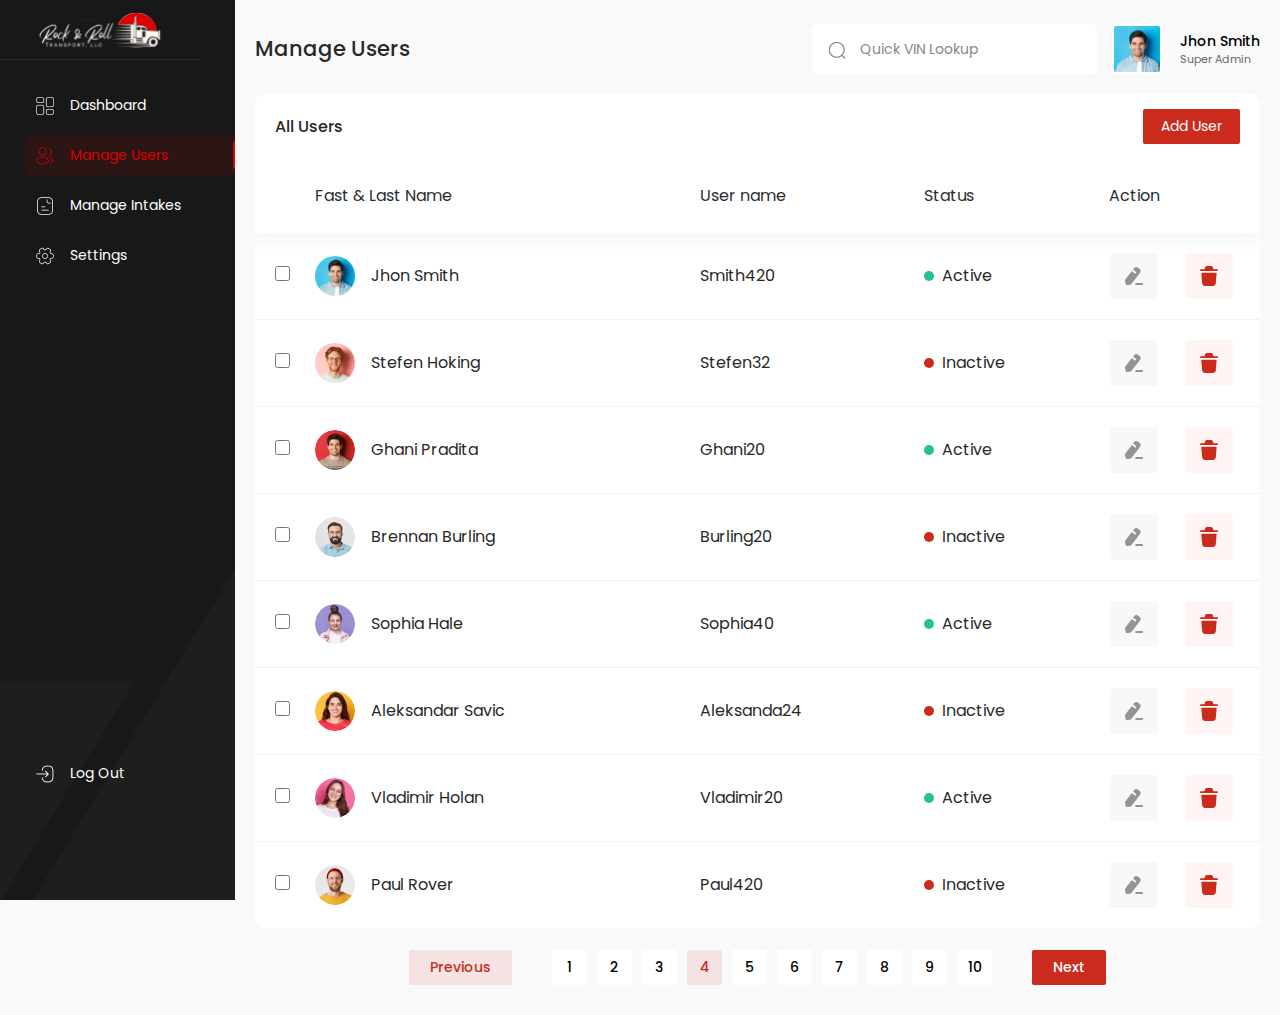
==== commit 49a3fd17: "updet text" ====
--- a/index.html
+++ b/index.html
@@ -82,7 +82,7 @@
                                 <div class="search-box">
                                     <form action="#">
                                         <label for="search"><img src="images/search-icon.svg" alt="search-icon"></label>
-                                        <input id="search" name="search" type="text" placeholder="Search here">
+                                        <input id="search" name="search" type="text" placeholder="Quick VIN Lookup">
                                     </form>
                                 </div>
 
@@ -119,8 +119,8 @@
                         <table>
                             <thead>
                                 <tr>
-                                    <th><input type="checkbox" id="allCheck"></th>
-                                    <th><label for="allCheck">Fast & Last Name</label></th>
+                                    <th></th>
+                                    <th>Fast & Last Name</th>
                                     <th>User name</th>
                                     <th>Status</th>
                                     <th>Action</th>
--- a/css/style.css
+++ b/css/style.css
@@ -592,7 +592,7 @@
 }
 
 .td-status-intakes span {
-    width: 90px;
+    width: 110px;
     padding: 5px;
     box-sizing: border-box;
     border-radius: 2px;
@@ -647,7 +647,6 @@
 .td-status-intakes span.status-unreachable {
     color: var(--status-color-unreachable);
     background-color: var(--status-bg-color-unreachable);
-    width: auto;
 }
 
 
@@ -2083,6 +2082,7 @@
     font-size: 12px;
     line-height: 18px;
     color: #00000080;
+    margin-top: -12px;
 }
 
 .login-container form label input[type=checkbox] {
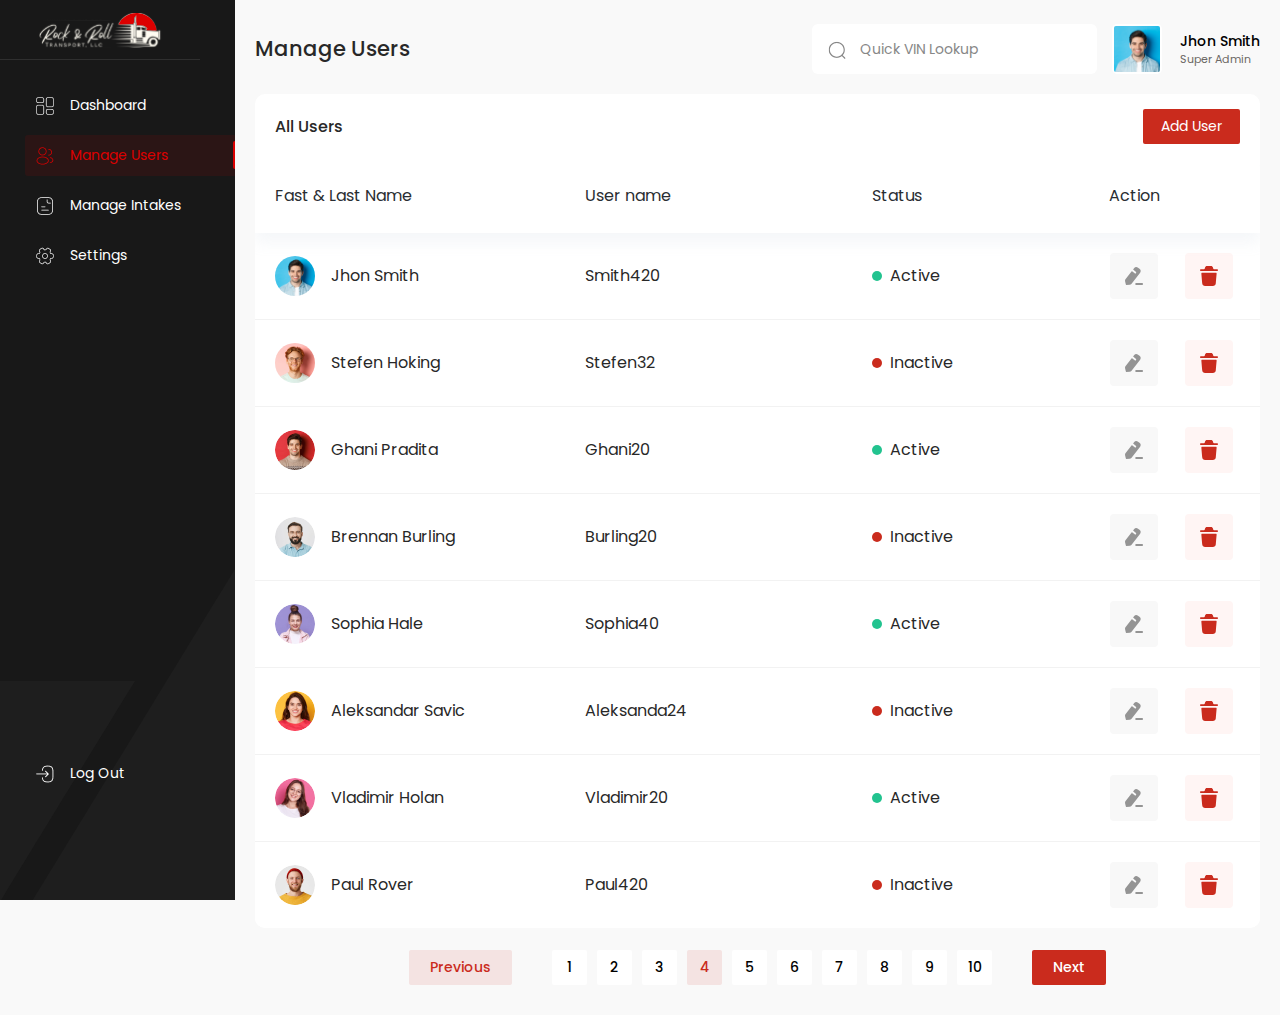
==== commit 375d6734: "add new css" ====
--- a/index.html
+++ b/index.html
@@ -88,7 +88,10 @@
 
                                 <!-- User (admin) profile summery  -->
                                 <div class="user-summery">
-                                    <div class="user-img"><img src="images/super-admin.png" alt=""></div>
+                                    <div class="user-img">
+                                        <img src="images/super-admin.png" alt="Admin">
+                                        <i class="icon-edit" data-bs-toggle="modal" data-bs-target="#modalUpdateProfilePhoto"></i>
+                                    </div>
                                     <div class="user-id">
                                         <h3>Jhon Smith</h3>
                                         <p>Super Admin</p>
@@ -108,8 +111,7 @@
                                 <h3 class="table-title">All Users</h3>
                             </div>
                             <div class="col-md-6 text-end">
-                                <button class="btn-theme" type="button" data-bs-toggle="modal"
-                                    data-bs-target="#modalAddUser">Add User</button>
+                                <button class="btn-theme" type="button" data-bs-toggle="modal" data-bs-target="#modalAddUser">Add User</button>
                             </div>
                         </div>
                     </div>
@@ -119,7 +121,6 @@
                         <table>
                             <thead>
                                 <tr>
-                                    <th></th>
                                     <th>Fast & Last Name</th>
                                     <th>User name</th>
                                     <th>Status</th>
@@ -129,7 +130,6 @@
 
                             <tbody>
                                 <tr>
-                                    <td><input type="checkbox" id="" name="row-check"></td>
                                     <td>
                                         <div class="user-short-info">
                                             <div class="td-user-img"><img src="images/super-admin.png" alt="Jhon Smith"></div>
@@ -146,7 +146,6 @@
                                     </td>
                                 </tr>
                                 <tr>
-                                    <td><input type="checkbox" id="" name="row-check"></td>
                                     <td>
                                         <div class="user-short-info">
                                             <div class="td-user-img"><img src="images/Stefen-Hoking.png" alt="Jhon Smith"></div>
@@ -163,7 +162,6 @@
                                     </td>
                                 </tr>
                                 <tr>
-                                    <td><input type="checkbox" id="" name="row-check"></td>
                                     <td>
                                         <div class="user-short-info">
                                             <div class="td-user-img"><img src="images/Ghani-Pradita.png" alt="Ghani Pradita"></div>
@@ -180,7 +178,6 @@
                                     </td>
                                 </tr>
                                 <tr>
-                                    <td><input type="checkbox" id="" name="row-check"></td>
                                     <td>
                                         <div class="user-short-info">
                                             <div class="td-user-img"><img src="images/Brennan-Burling.png" alt="Brennan Burling"></div>
@@ -197,7 +194,6 @@
                                     </td>
                                 </tr>
                                 <tr>
-                                    <td><input type="checkbox" id="" name="row-check"></td>
                                     <td>
                                         <div class="user-short-info">
                                             <div class="td-user-img"><img src="images/Sophia-Hale.png" alt="Sophia Hale"></div>
@@ -214,7 +210,6 @@
                                     </td>
                                 </tr>
                                 <tr>
-                                    <td><input type="checkbox" id="" name="row-check"></td>
                                     <td>
                                         <div class="user-short-info">
                                             <div class="td-user-img"><img src="images/Aleksandar-Savic.png" alt="Aleksandar Savic"></div>
@@ -231,7 +226,6 @@
                                     </td>
                                 </tr>
                                 <tr>
-                                    <td><input type="checkbox" id="" name="row-check"></td>
                                     <td>
                                         <div class="user-short-info">
                                             <div class="td-user-img"><img src="images/Vladimir-Holan.png" alt="Vladimir Holan"></div>
@@ -248,7 +242,6 @@
                                     </td>
                                 </tr>
                                 <tr>
-                                    <td><input type="checkbox" id="" name="row-check"></td>
                                     <td>
                                         <div class="user-short-info">
                                             <div class="td-user-img"><img src="images/Paul-Rover.png" alt="Paul Rover"></div>
@@ -433,6 +426,34 @@
         </div>
     </div>
 
+    <!-- Update Profile Photo Modal #modalUpdateProfilePhoto -->
+    <div class="modal fade" id="modalUpdateProfilePhoto" tabindex="-1" aria-labelledby="modalUpdateProfilePhotoLabel"
+        aria-hidden="true">
+        <div class="modal-dialog modal-dialog-centered modal-dialog-scrollable pphoto-modal-area">
+            <div class="modal-content pphoto-modal">
+                <form action="#">
+                    <div class="pphoto-modal-header">
+                        <h3>Update Profile Photo</h3>
+                    </div>
+                    <div class="modal-body">
+                        <label class="pphoto-placeholder" for="image">
+                            <input type="file" name="" id="image" hidden>
+                            <img src="images/icon/Image-line.svg" alt="">
+                            <h4>Click here to update your profile photo!</h4>
+                            <p>Only JPG, PNG and JPEG format</p>
+                        </label>
+                    </div>
+                    <div class="pphoto-modal-footer">
+                        <ul>
+                            <li><button class="btn-theme" type="button" data-bs-dismiss="modal">Cancel</button></li>
+                            <li><button class="btn-theme" type="submit">Save</button></li>
+                        </ul>
+                    </div>
+                </form>
+            </div>
+        </div>
+    </div>
+
 
 
     <!-- script -->
--- a/css/style.css
+++ b/css/style.css
@@ -96,6 +96,55 @@
     -moz-user-select: none;
     -ms-user-select: none;
     user-select: none;
+}
+
+table thead tr th span.sorting-arrow {
+    width: 12px;
+    height: 17px;
+    display: inline-block;
+    position: relative;
+    margin-left: 6px;
+    margin-right: -6px;
+    opacity: 0;
+}
+
+
+table thead tr th span.sorting-arrow .up {
+    background-image: url(../images/icon/polygon-1.svg);
+    background-repeat: no-repeat;
+    background-position: center center;
+    background-size: contain;
+    height: 11px;
+    width: 11px;
+    display: block;
+    transition: linear .2s;
+    opacity: .6;
+    cursor: pointer;
+}
+
+table thead tr th span.sorting-arrow .down {
+    background-image: url(../images/icon/polygon-2.svg);
+    background-repeat: no-repeat;
+    background-position: center center;
+    background-size: contain;
+    height: 11px;
+    width: 11px;
+    display: block;
+    transition: linear .2s;
+    opacity: .6;
+    cursor: pointer;
+}
+
+table thead tr th span.sorting-arrow .up:hover,
+table thead tr th span.sorting-arrow .down:hover,
+table thead tr th span.sorting-arrow .up:focus,
+table thead tr th span.sorting-arrow .down:focus {
+    opacity: 1;
+}
+
+table thead tr th:hover .sorting-arrow {
+    opacity: 1;
+    transition: linear .2s;
 }
 
 .btn-theme {
@@ -319,6 +368,13 @@
     padding-left: 15px;
 }
 
+.page-area header .user-summery .user-img {
+    position: relative;
+    border-radius: 5px;
+    overflow: hidden;
+    transition: linear .2s;
+}
+
 .page-area header .user-summery .user-img img {
     border: 2px solid var(--color-white);
     border-radius: 4px;
@@ -345,6 +401,27 @@
     margin: 0;
 }
 
+.page-area header .user-summery .user-img i.icon-edit {
+    background-image: url(../images/icon/edit-3.svg);
+    background-repeat: no-repeat;
+    background-position: center center;
+    background-size: 18px;
+    position: absolute;
+    left: 0;
+    right: 0;
+    top: 0;
+    bottom: 0;
+    background-color: #0000004d;
+    transition: linear .2s;
+    display: none;
+    cursor: pointer;
+}
+
+.page-area header .user-summery .user-img:hover .icon-edit {
+    display: block;
+    transition: linear .2s;
+}
+
 /* user data table sec css */
 .ud-table-title {
     padding: 15px 20px;
@@ -429,6 +506,7 @@
 
 .ud-table table tbody tr td:first-child {
     padding-left: 20px;
+    width: 320px;
 }
 
 .ud-table table tbody tr td:last-child {
@@ -1325,7 +1403,7 @@
     border-radius: 50%;
     padding-top: 20px;
     text-align: center;
-    bottom: -84px;
+    bottom: -86px;
     height: 220px;
 }
 
@@ -1363,8 +1441,9 @@
 
 .accordion.accordion-flush {
     overflow-x: hidden;
-    max-height: 550px;
+    max-height: 445px;
     padding-right: 15px;
+    padding-bottom: 40px;
 }
 
 .accordion.accordion-flush .accordion-item {
@@ -1948,7 +2027,6 @@
     padding: 8px 10px;
     border: 1px solid #292d3233;
     border-radius: 5px;
-    padding-right: 95px;
 }
 
 form.post-note button {
@@ -2156,4 +2234,98 @@
     -moz-user-select: none;
     -ms-user-select: none;
     user-select: none;
+}
+
+.pphoto-modal-area {
+    max-width: 486px;
+}
+
+.pphoto-modal-area .pphoto-modal {
+    border-radius: 10px;
+}
+
+.pphoto-modal-area .pphoto-modal-header {
+    border-bottom: 1px solid #0000001a
+}
+
+.pphoto-modal-area .pphoto-modal-header h3 {
+    font-weight: 500;
+    font-size: 18px;
+    line-height: 150%;
+    margin: 0;
+    color: var(--color-black);
+    padding: 17px 37PX 24PX;
+}
+
+.pphoto-modal-area .modal-body {
+    padding: 23px 33px 27px;
+    text-align: center;
+}
+
+.pphoto-modal-area .modal-body .pphoto-placeholder {
+    background: #dc00000d;
+    border-radius: 5px;
+    padding: 30px;
+    padding-bottom: 43px;
+    border: 1px dashed #dc000080;
+    width: 100%;
+    display: block;
+}
+
+.pphoto-modal-area .modal-body .pphoto-placeholder img {
+    width: 49px;
+    margin-bottom: 16px;
+}
+
+.pphoto-modal-area .modal-body .pphoto-placeholder h4 {
+    font-weight: 500;
+    font-size: 16px;
+    line-height: 150%;
+    color: #292d32e6;
+    margin-bottom: 6px;
+}
+
+.pphoto-modal-area .modal-body .pphoto-placeholder p {
+    font-weight: 400;
+    font-size: 12px;
+    line-height: 150%;
+    color: #292d3266;
+}
+
+.pphoto-modal-footer {
+    padding: 0 33px 28px;
+}
+
+.pphoto-modal-footer ul {
+    padding: 0;
+    margin: 0;
+    list-style: none;
+    display: grid;
+    grid-template-columns: 46.5% 46.5%;
+    grid-column-gap: 7%;
+}
+
+
+.pphoto-modal-footer ul li button {
+    border-radius: 5px;
+    font-weight: 500;
+    font-size: 16px;
+    line-height: 24px;
+    color: var(--color-white);
+    padding: 13px;
+    background-color: var(--color-primary);
+    display: block;
+    width: 100%;
+}
+
+.pphoto-modal-footer ul li:first-of-type button {
+    background-color: #CA2B1D1A;
+    color: var(--color-primary);
+}
+
+.car-details-modal-footer{padding: 18px 25px 21px;border-top: 1px solid #00000014;}
+.car-details-modal-footer ul{
+    grid-template-columns: 100%;
+    grid-row-gap: 15px;
+    grid-column-gap: 15px;
 }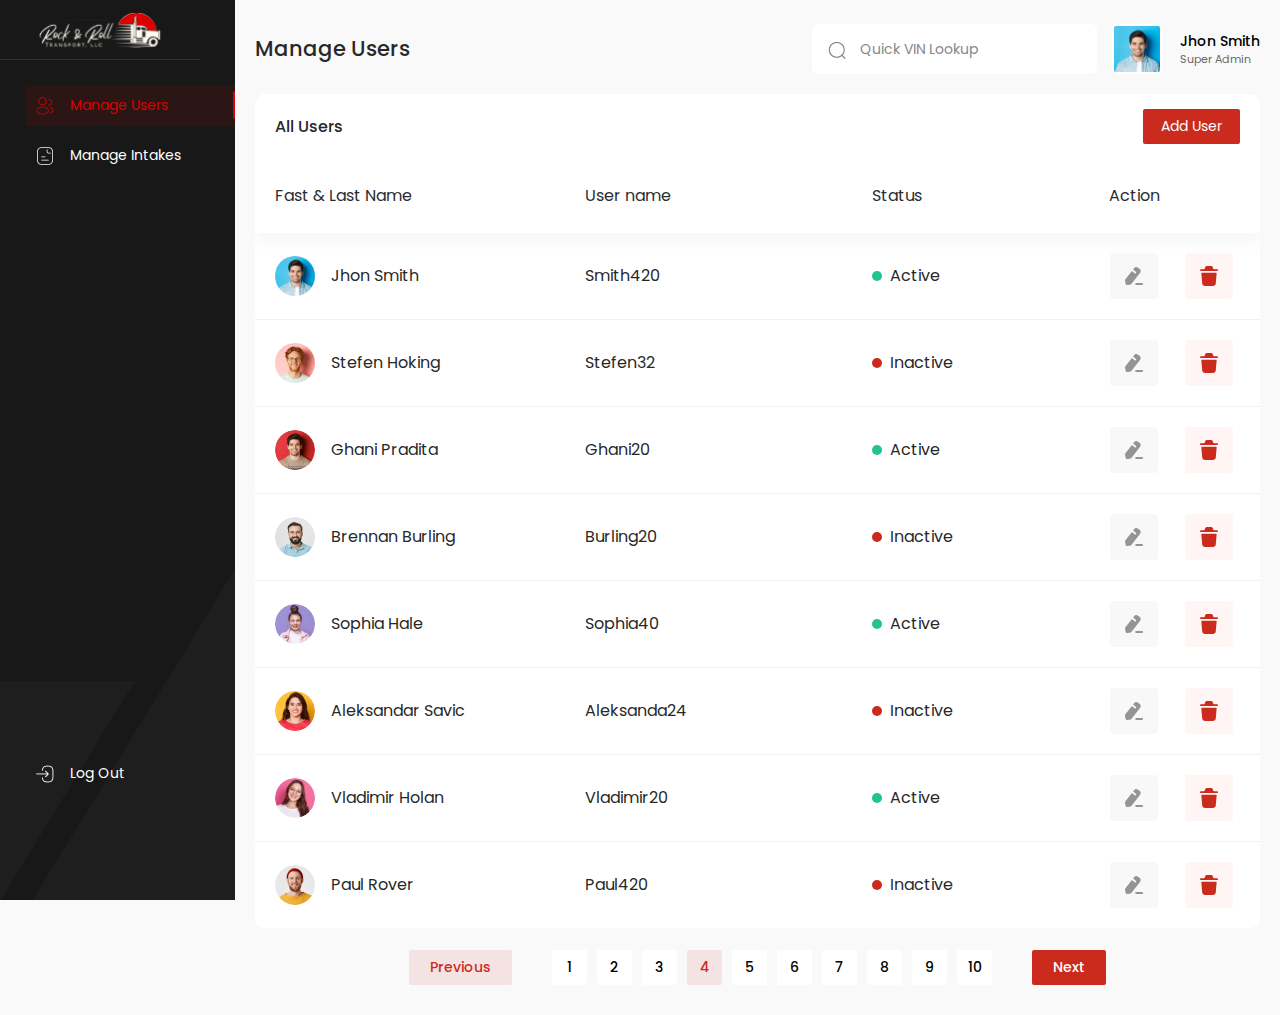
==== commit eca1b301: "add new css" ====
--- a/index.html
+++ b/index.html
@@ -33,9 +33,9 @@
                     <ul>
 
                         <!-- Dashboard Link -->
-                        <li><a href="#"><span class="menu-icon"><img src="images/icon/dashboard.png"
+                        <!-- <li><a href="#"><span class="menu-icon"><img src="images/icon/dashboard.png"
                                         alt="Dashboard icon"></span>
-                                <span class="menu-text">Dashboard</span></a></li>
+                                <span class="menu-text">Dashboard</span></a></li> -->
 
                         <!-- Manage Users Link -->
                         <li><a href="index.html" class="active"><span class="menu-icon"><img src="images/icon/manage-users.png"
@@ -50,8 +50,8 @@
                                 <span class="menu-arrow"></span></a></li>
 
                         <!-- Settings Link -->
-                        <li><a href="#"><span class="menu-icon"><img src="images/icon/setting.png" alt="Settings icon"></span>
-                                <span class="menu-text">Settings</span></a></li>
+                        <!-- <li><a href="#"><span class="menu-icon"><img src="images/icon/setting.png" alt="Settings icon"></span>
+                                <span class="menu-text">Settings</span></a></li> -->
                     </ul>
                 </div>
 
--- a/css/style.css
+++ b/css/style.css
@@ -165,8 +165,13 @@
     user-select: none;
 }
 
+.modal {
+    z-index: 100;
+}
+
 .modal-backdrop {
     background-color: #000000d4;
+    z-index: 95;
 }
 
 .modal-backdrop.show {
@@ -1727,14 +1732,16 @@
 }
 
 
-.accordion-grid .col-grid .modal-input-field.checkbox label input[type=checkbox] {
+.accordion-grid .col-grid .modal-input-field.checkbox label input[type=radio],
+.checkbox-complete input[type=radio] {
     position: absolute;
     right: 12px;
     top: 50%;
-    transform: translate(0, -50%);
-}
-
-.accordion-grid .col-grid .modal-input-field.checkbox label input[type=checkbox]::after {
+    transform: translate(0,-50%);
+}
+
+.accordion-grid .col-grid .modal-input-field.checkbox label input[type=radio]::after,
+.checkbox-complete input[type=radio]::after {
     content: "";
     position: absolute;
     right: 0;
@@ -1748,7 +1755,8 @@
     display: inline-block;
 }
 
-.accordion-grid .col-grid .modal-input-field.checkbox label input[type=checkbox]:checked::after {
+.accordion-grid .col-grid .modal-input-field.checkbox label input[type=radio]:checked::after,
+.checkbox-complete input[type=radio]:checked::after {
     background-image: url(../images/check.svg);
     background-repeat: no-repeat;
     background-size: cover;
@@ -1757,6 +1765,15 @@
     border-color: var(--color-primary);
 }
 
+.checkbox-complete {
+    position: relative;
+}
+.checkbox-complete input[type=radio]{
+    transform: none;
+    top: 15px;
+}
+
+
 .accordion-grid .col-grid .modal-input-field.checkbox label span {
     padding-left: 43px;
 }
@@ -1778,6 +1795,8 @@
     padding-left: 42px;
     position: relative;
 }
+.img-placeholder.placeholder-checked{height: 0;margin: 0;border-color: transparent;overflow: hidden;transition: linear .2s;padding-top: 0;opacity: 0;}
+.checkbox-complete input[type=radio]:checked+.placeholder-checked {border-top: 1px solid #0000000d;margin: 10px 13px;margin-top: 0;height: 83px;transition: linear .2s;padding-top: 13px;opacity: 1;}
 
 .img-placeholder img {
     width: 18px;
@@ -1966,10 +1985,20 @@
     text-align: right;
 }
 
+.ui-slider .item .full-image {
+    display: block;
+    height: 100%;
+    width: 100%;
+}
+
 .notes-area-modal {
-    padding: 10px 16px 15px 16px;
-}
-
+    padding: 10px 6px 15px 16px;
+}
+
+.notes-view-scroll {
+    max-height: 276px;
+    overflow-y: auto;
+}
 
 .note-profile .user-id {
     display: flex;
@@ -2012,11 +2041,12 @@
     margin: 0;
 }
 
-form.post-note {
-    position: relative;
-}
-
-form.post-note textarea {
+.post-note {
+    position: relative;
+    padding-right: 10px;
+}
+
+.post-note textarea {
     width: 100%;
     background: #FDFDFD;
     box-sizing: border-box;
@@ -2029,7 +2059,7 @@
     border-radius: 5px;
 }
 
-form.post-note button {
+.post-note button {
     font-size: 12px;
     padding: 7px 11px;
     width: max-content;
@@ -2210,6 +2240,10 @@
     height: 65px;
     text-align: center;
     font-size: 24px;
+}
+
+.input-box-otp input:focus {
+    border-color: var(--color-primary);
 }
 
 .input-box-otp input:last-of-type {
@@ -2318,13 +2352,17 @@
     width: 100%;
 }
 
-.pphoto-modal-footer ul li:first-of-type button {
+.pphoto-modal-footer ul li:last-of-type button {
     background-color: #CA2B1D1A;
     color: var(--color-primary);
 }
 
-.car-details-modal-footer{padding: 18px 25px 21px;border-top: 1px solid #00000014;}
-.car-details-modal-footer ul{
+.car-details-modal-footer {
+    padding: 18px 25px 21px;
+    border-top: 1px solid #00000014;
+}
+
+.car-details-modal-footer ul {
     grid-template-columns: 100%;
     grid-row-gap: 15px;
     grid-column-gap: 15px;
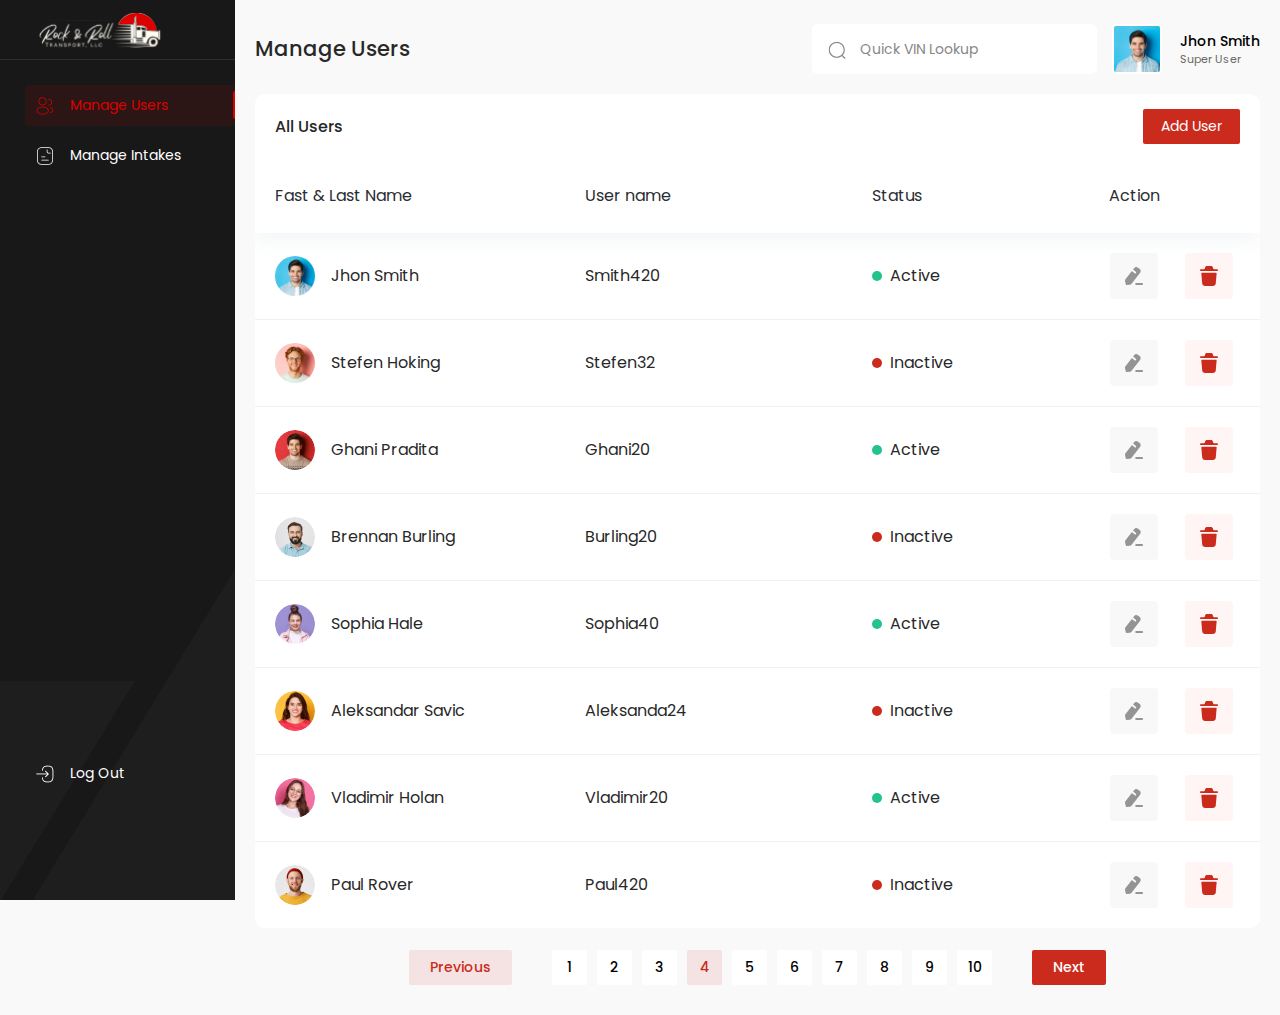
==== commit 08c8800e: "css fixes" ====
--- a/index.html
+++ b/index.html
@@ -94,7 +94,7 @@
                                     </div>
                                     <div class="user-id">
                                         <h3>Jhon Smith</h3>
-                                        <p>Super Admin</p>
+                                        <p>Super User</p>
                                     </div>
                                 </div>
                             </div>
--- a/css/style.css
+++ b/css/style.css
@@ -222,13 +222,12 @@
 .site-logo::before {
     content: "";
     position: absolute;
-    width: 200px;
     height: 1px;
     bottom: 0;
     left: 0;
     opacity: 0.1;
     background-color: #fff;
-
+    right: 0;
 }
 
 .site-logo a {
@@ -2352,7 +2351,7 @@
     width: 100%;
 }
 
-.pphoto-modal-footer ul li:last-of-type button {
+.pphoto-modal-footer ul li:first-of-type button {
     background-color: #CA2B1D1A;
     color: var(--color-primary);
 }
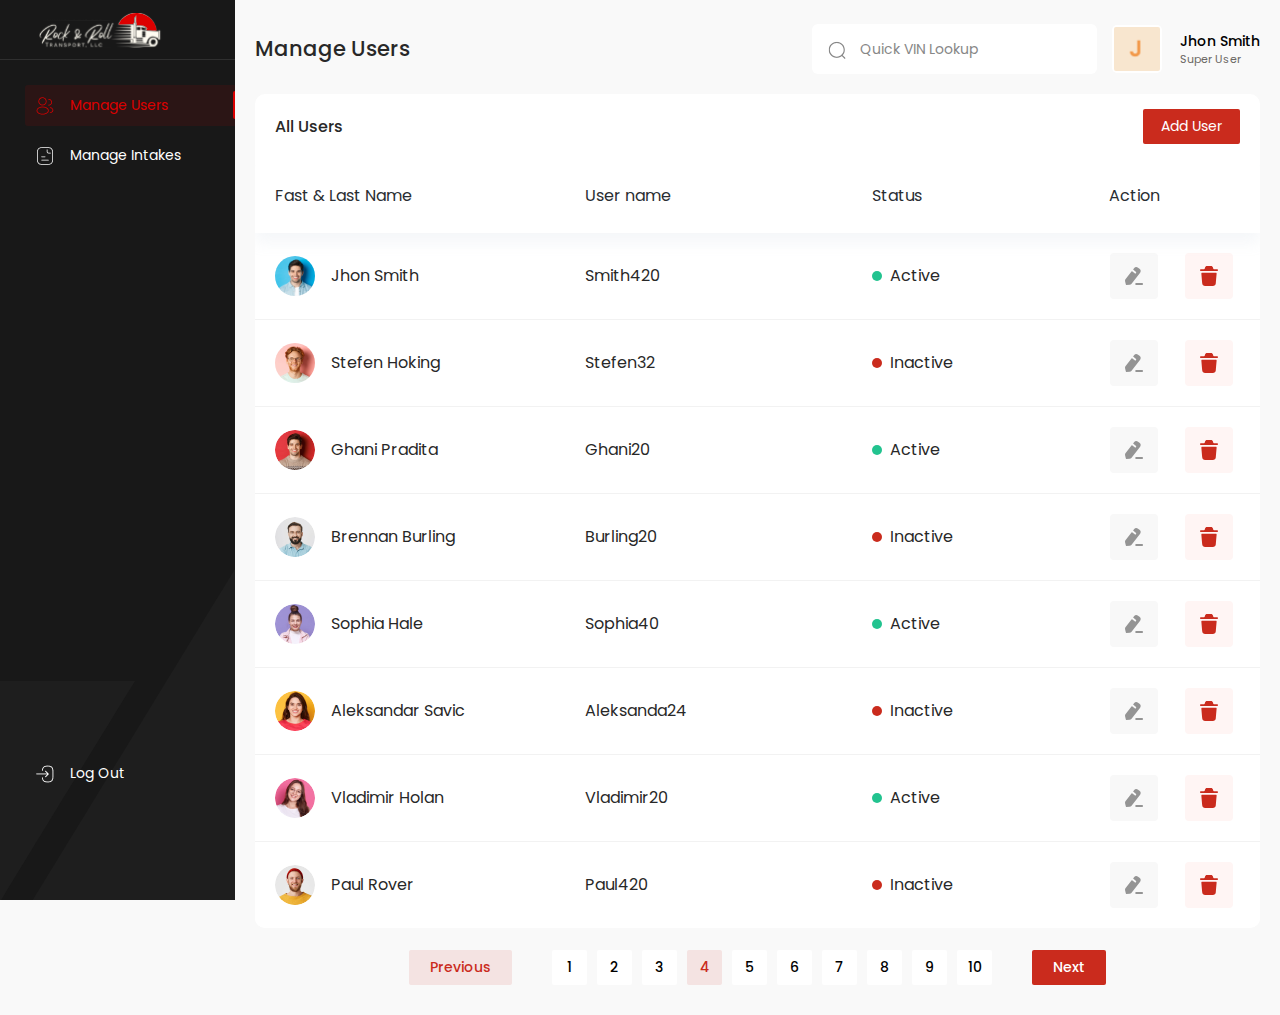
==== commit 5bffa791: "finally done 01" ====
--- a/index.html
+++ b/index.html
@@ -89,7 +89,7 @@
                                 <!-- User (admin) profile summery  -->
                                 <div class="user-summery">
                                     <div class="user-img">
-                                        <img src="images/super-admin.png" alt="Admin">
+                                        <img src="images/j-s.png" alt="Admin">
                                         <i class="icon-edit" data-bs-toggle="modal" data-bs-target="#modalUpdateProfilePhoto"></i>
                                     </div>
                                     <div class="user-id">
--- a/css/style.css
+++ b/css/style.css
@@ -1547,6 +1547,20 @@
     background-color: transparent;
 }
 
+.accordion.accordion-flush .accordion-item .accordion-header .accordion-button .title span.bell {
+    text-align: center;
+    font-weight: 600;
+    font-size: 12px;
+    line-height: 20px;
+    color: var(--color-primary);
+    background-color: #ca2b1d1f;
+    height: 20px;
+    width: 20px;
+    border-radius: 15px;
+    margin-left: 10px;
+    display: inline-block;
+}
+
 .accordion.accordion-flush .accordion-body {
     padding: 20px 15px;
     background: #F8F8F8;
@@ -1736,7 +1750,7 @@
     position: absolute;
     right: 12px;
     top: 50%;
-    transform: translate(0,-50%);
+    transform: translate(0, -50%);
 }
 
 .accordion-grid .col-grid .modal-input-field.checkbox label input[type=radio]::after,
@@ -1767,7 +1781,8 @@
 .checkbox-complete {
     position: relative;
 }
-.checkbox-complete input[type=radio]{
+
+.checkbox-complete input[type=radio] {
     transform: none;
     top: 15px;
 }
@@ -1794,8 +1809,26 @@
     padding-left: 42px;
     position: relative;
 }
-.img-placeholder.placeholder-checked{height: 0;margin: 0;border-color: transparent;overflow: hidden;transition: linear .2s;padding-top: 0;opacity: 0;}
-.checkbox-complete input[type=radio]:checked+.placeholder-checked {border-top: 1px solid #0000000d;margin: 10px 13px;margin-top: 0;height: 83px;transition: linear .2s;padding-top: 13px;opacity: 1;}
+
+.img-placeholder.placeholder-checked {
+    height: 0;
+    margin: 0;
+    border-color: transparent;
+    overflow: hidden;
+    transition: linear .2s;
+    padding-top: 0;
+    opacity: 0;
+}
+
+.checkbox-complete input[type=radio]:checked+.placeholder-checked {
+    border-top: 1px solid #0000000d;
+    margin: 10px 13px;
+    margin-top: 0;
+    height: 83px;
+    transition: linear .2s;
+    padding-top: 13px;
+    opacity: 1;
+}
 
 .img-placeholder img {
     width: 18px;
@@ -1953,7 +1986,7 @@
     border: none;
     border-radius: 10px;
     position: absolute;
-    right: 2px;
+    left: 2px;
     top: 1px;
     display: none;
     transition: linear .2s;
@@ -1981,7 +2014,12 @@
     font-size: 10px;
     line-height: 12px;
     padding: 3px 5px;
-    text-align: right;
+    text-align: left;
+    transition: linear .2s;
+}
+
+.ui-slider .drop-list a:hover {
+    background-color: #00000080;
 }
 
 .ui-slider .item .full-image {
@@ -2344,16 +2382,20 @@
     font-weight: 500;
     font-size: 16px;
     line-height: 24px;
-    color: var(--color-white);
-    padding: 13px;
-    background-color: var(--color-primary);
-    display: block;
-    width: 100%;
-}
-
-.pphoto-modal-footer ul li:first-of-type button {
     background-color: #CA2B1D1A;
     color: var(--color-primary);
+    padding: 13px;
+    display: block;
+    width: 100%;
+}
+
+.pphoto-modal-footer ul li button.active {
+    color: var(--color-white);
+    background-color: var(--color-primary);
+}
+
+.pphoto-modal-footer ul li button.disable {
+    color: var(--color-white);
 }
 
 .car-details-modal-footer {
